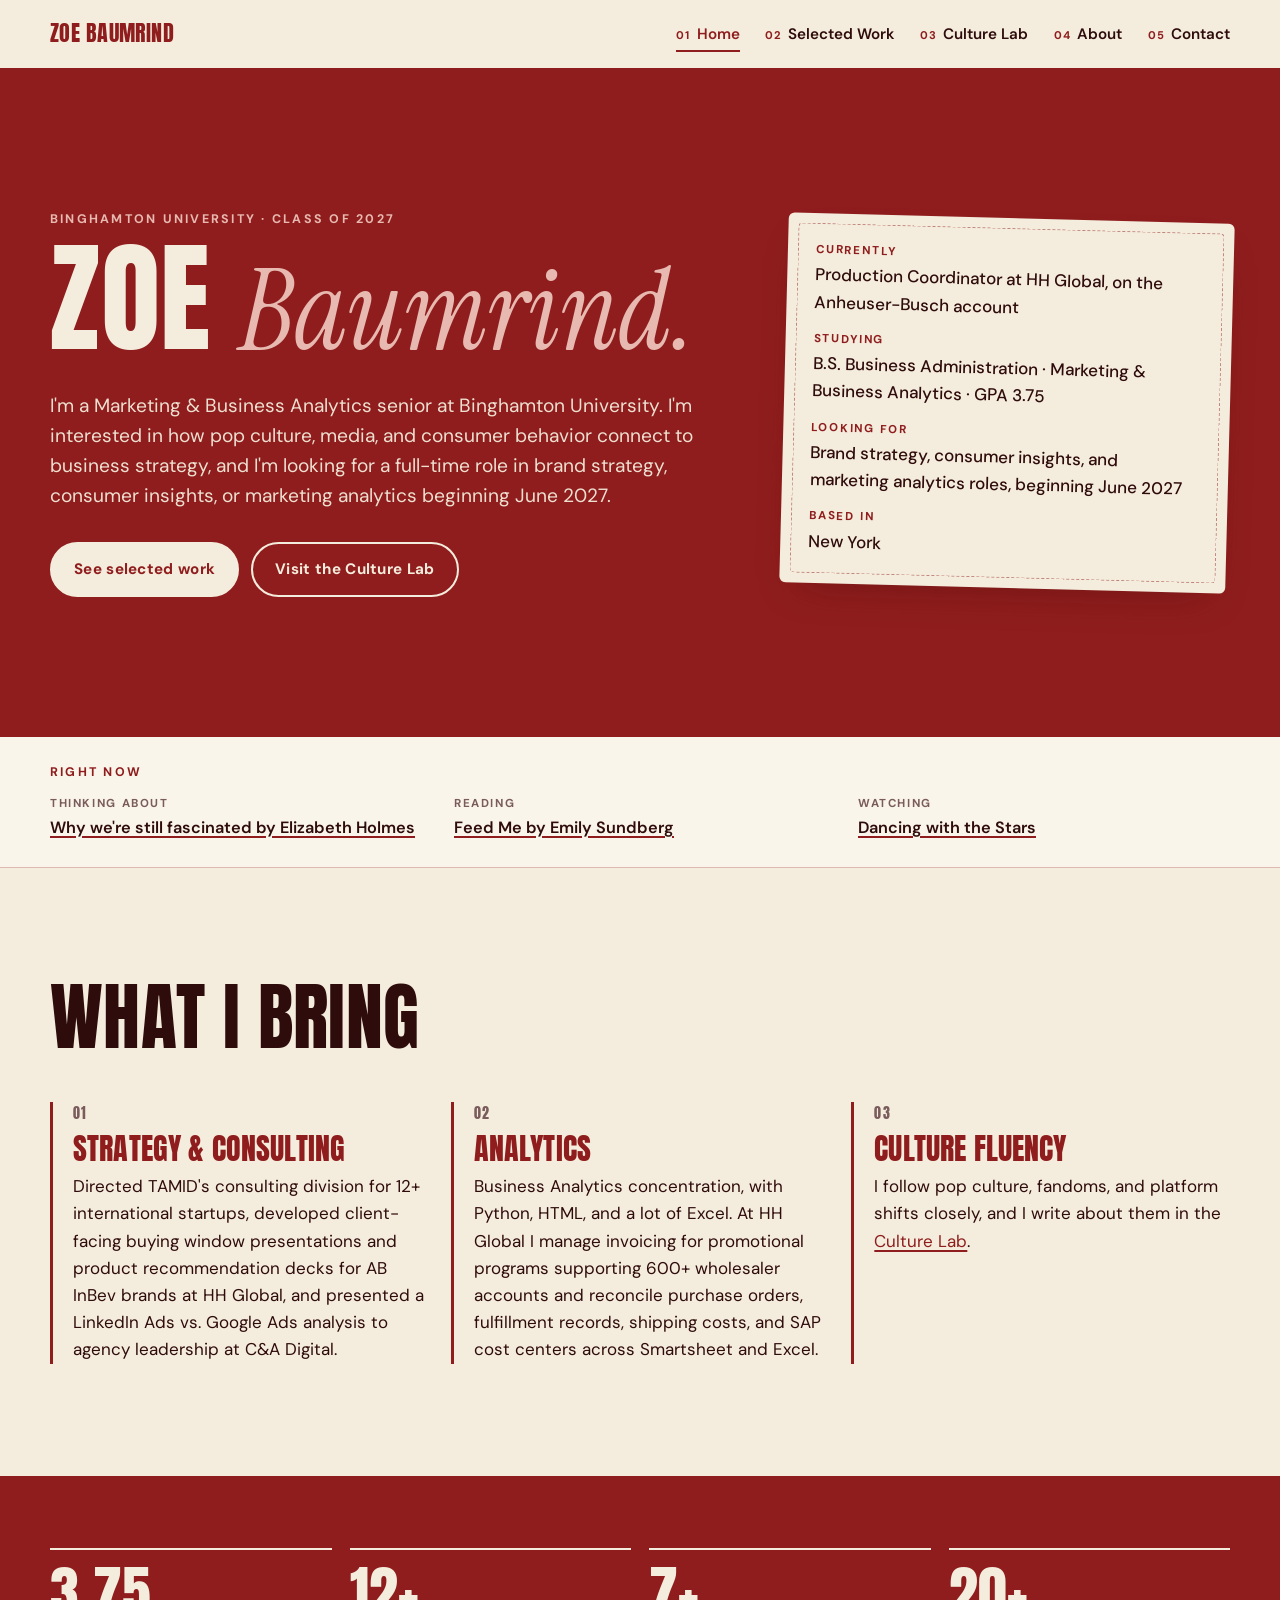
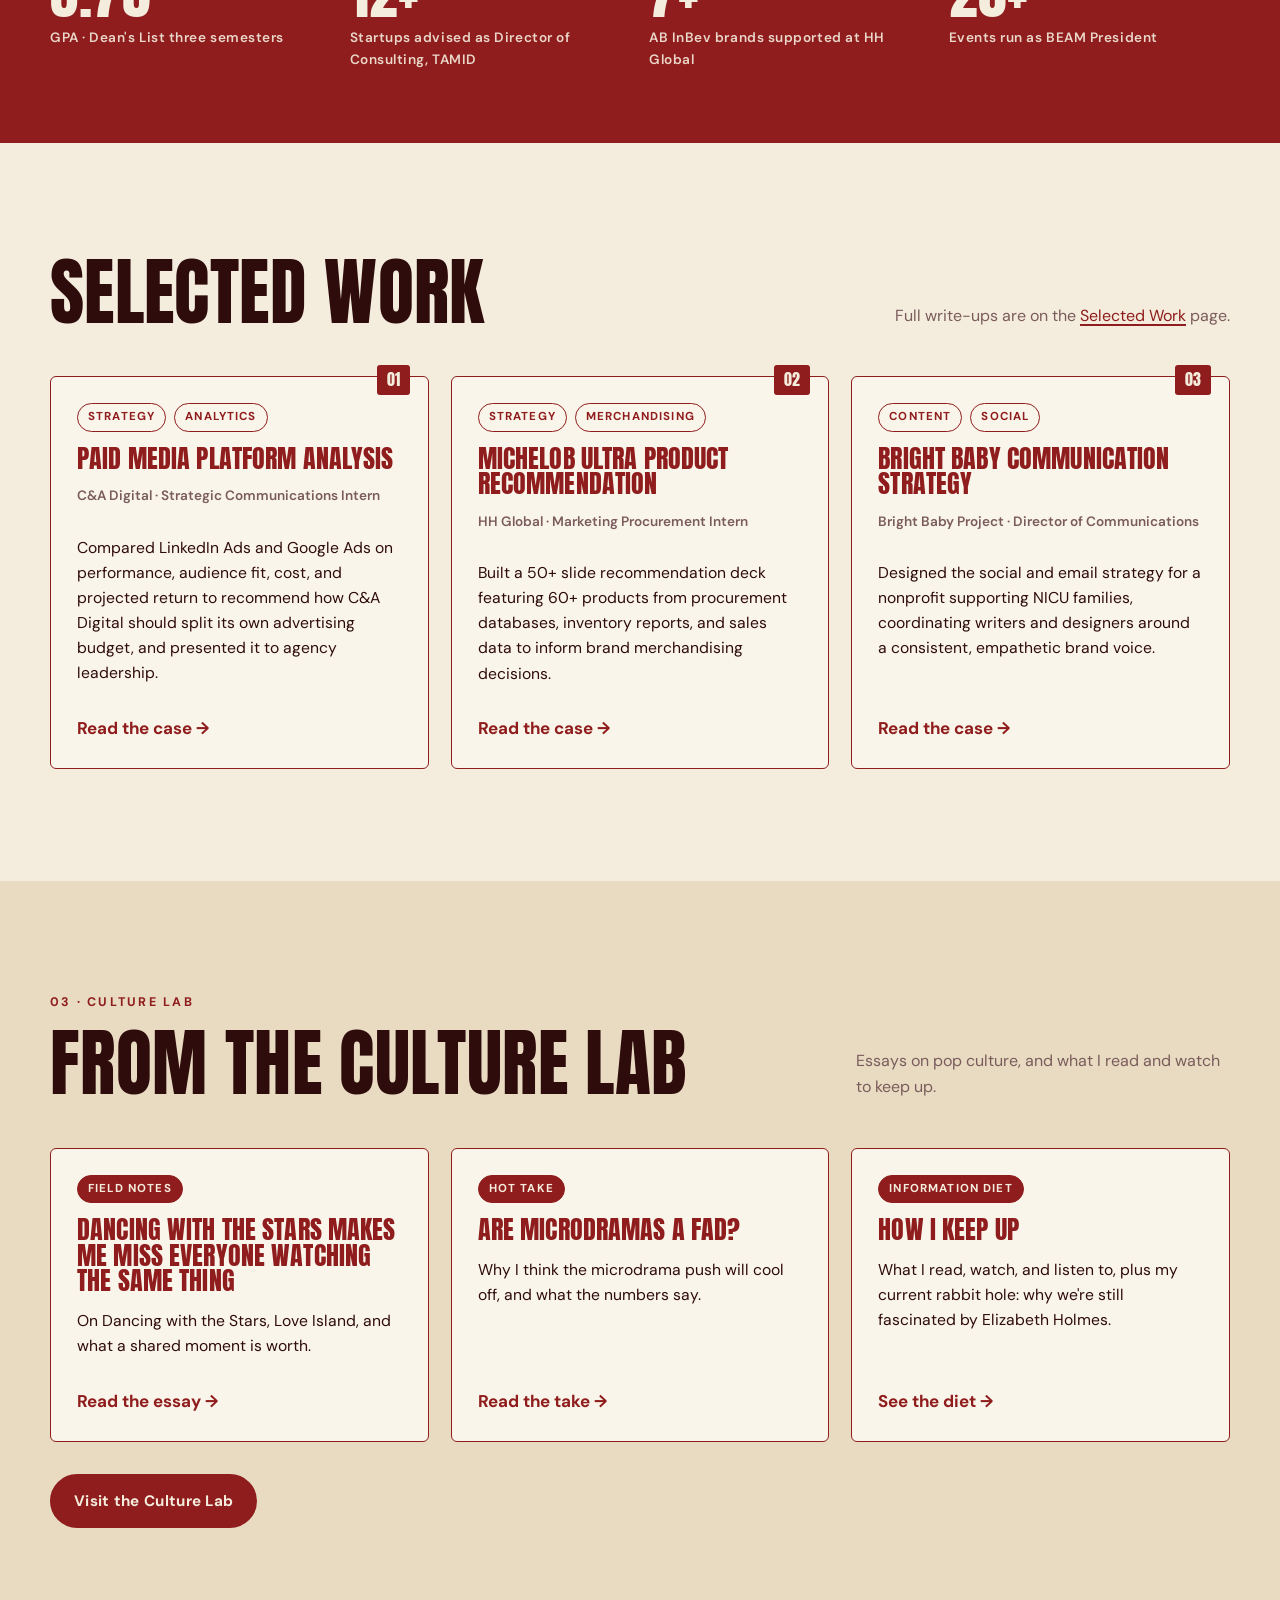
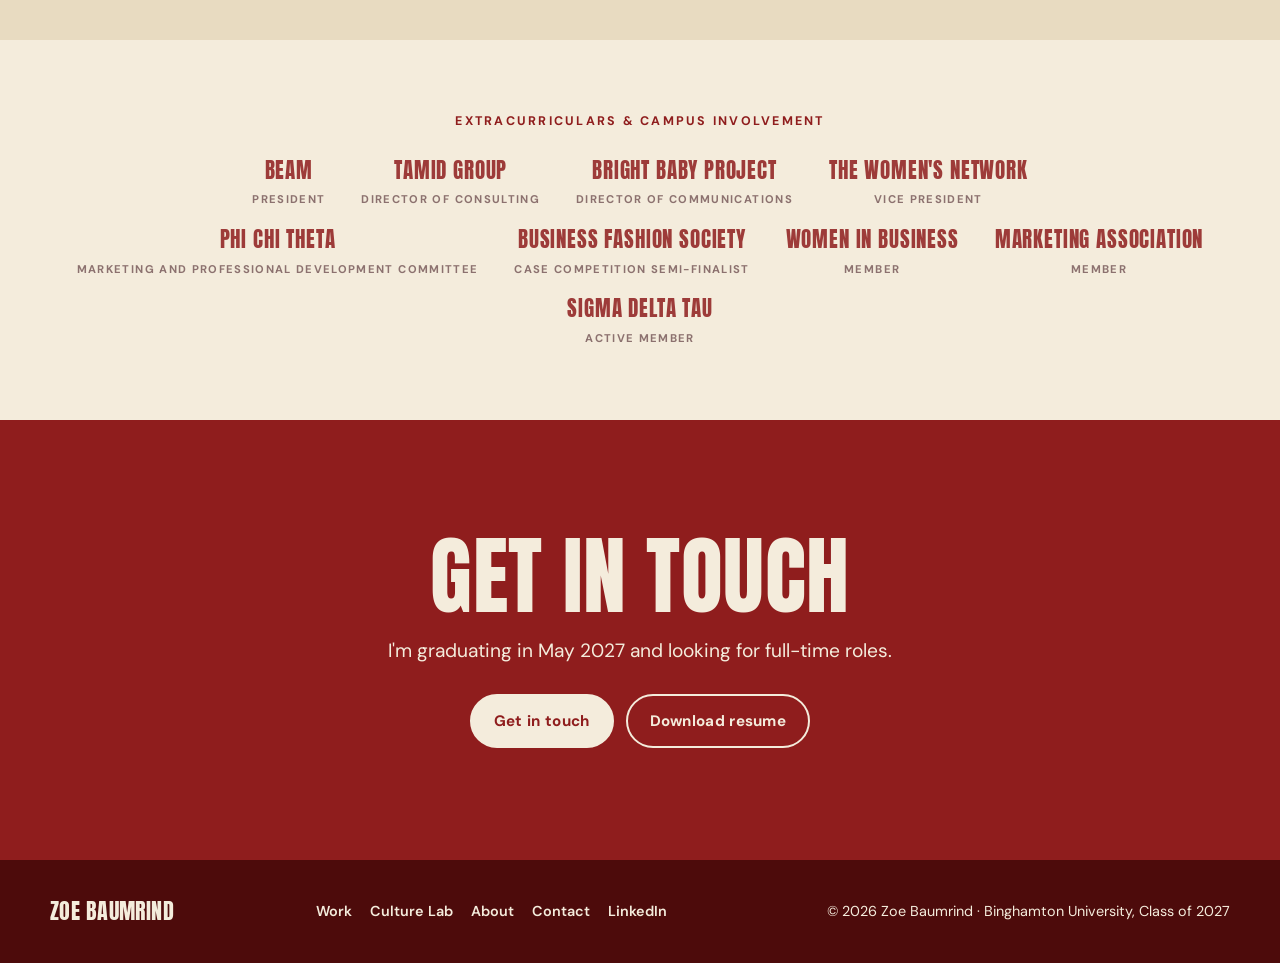
==== index.html @ e1402373 "Culture Lab: add publishing dates to essays Co-Authored-By: Claude Sonnet 5.5 <noreply@anthropic.com" ====
<!DOCTYPE html>
<html lang="en">
<head>
  <meta charset="utf-8">
  <meta name="viewport" content="width=device-width, initial-scale=1">
  <title>Zoe Baumrind — Portfolio</title>
  <meta name="description" content="Portfolio of Zoe Baumrind, a Marketing and Business Analytics senior at Binghamton University.">
  <meta property="og:title" content="Zoe Baumrind — Portfolio">
  <meta property="og:description" content="Portfolio: selected work, the Culture Lab, and resume.">
  <link rel="icon" href="data:image/svg+xml,%3Csvg xmlns='http://www.w3.org/2000/svg' viewBox='0 0 64 64'%3E%3Crect width='64' height='64' rx='8' fill='%238f1d1d'/%3E%3Ctext x='32' y='46' font-family='Impact,Arial Narrow,sans-serif' font-size='40' text-anchor='middle' fill='%23f4ecdc'%3EZ%3C/text%3E%3C/svg%3E">
  <link rel="preconnect" href="https://fonts.googleapis.com">
  <link rel="preconnect" href="https://fonts.gstatic.com" crossorigin>
  <link href="https://fonts.googleapis.com/css2?family=Anton&family=DM+Sans:wght@400;500;600;700&family=Instrument+Serif:ital@1&display=swap" rel="stylesheet">
  <link rel="stylesheet" href="assets/css/style.css?v=202611232139">
</head>
<body>

<header class="site-header">
  <div class="wrap">
    <a class="brand" href="index.html">Zoe Baumrind</a>
    <button class="nav-toggle" aria-expanded="false" aria-controls="site-nav">Menu</button>
    <nav class="site-nav" id="site-nav" aria-label="Primary">
      <ul>
        <li><a href="index.html"><span class="num">01</span> Home</a></li>
        <li><a href="work.html"><span class="num">02</span> Selected Work</a></li>
        <li><a href="culture-lab.html"><span class="num">03</span> Culture Lab</a></li>
        <li><a href="about.html"><span class="num">04</span> About</a></li>
        <li><a href="contact.html"><span class="num">05</span> Contact</a></li>
      </ul>
    </nav>
  </div>
</header>

<main>

  <!-- ============================ HERO ============================ -->
  <section class="hero on-red">
    <div class="wrap">
      <div>
        <p class="eyebrow">Binghamton University · Class of 2027</p>
        <h1 class="display">Zoe <span class="accent">Baumrind.</span></h1>
        <p class="lede">I'm a Marketing &amp; Business Analytics senior at Binghamton University. I'm interested in how pop culture, media, and consumer behavior connect to business strategy, and I'm looking for a full-time role in brand strategy, consumer insights, or marketing analytics beginning June 2027.</p>
        <div class="cta-row">
          <a class="btn" href="work.html">See selected work</a>
          <a class="btn ghost" href="culture-lab.html">Visit the Culture Lab</a>
        </div>
      </div>
      <aside class="hero-card" aria-label="At a glance">
        <dl>
          <div><dt>Currently</dt><dd>Production Coordinator at HH Global, on the Anheuser-Busch account</dd></div>
          <div><dt>Studying</dt><dd>B.S. Business Administration · Marketing &amp; Business Analytics · GPA 3.75</dd></div>
          <div><dt>Looking for</dt><dd>Brand strategy, consumer insights, and marketing analytics roles, beginning June 2027</dd></div>
          <div><dt>Based in</dt><dd>New York</dd></div>
        </dl>
      </aside>
    </div>
  </section>

  <!-- ============================ RIGHT NOW ============================ -->
  <section class="now" aria-label="Right now">
    <div class="wrap">
      <p class="eyebrow">Right now</p>
      <ul class="now-list">
        <li><span>Thinking about</span><a href="culture-lab.html#on-rotation">Why we're still fascinated by Elizabeth Holmes</a></li>
        <li><span>Reading</span><a href="culture-lab.html#on-rotation">Feed Me by Emily Sundberg</a></li>
        <li><span>Watching</span><a href="culture-lab.html#field-notes">Dancing with the Stars</a></li>
      </ul>
    </div>
  </section>

  <!-- ============================ WHAT I BRING ============================ -->
  <section class="section">
    <div class="wrap">
      <div class="section-head">
        <h2 class="display">What I bring</h2>
        
      </div>
      <div class="grid cols-3">
        <div class="pillar">
          <span class="num">01</span>
          <h3 class="display">Strategy &amp; consulting</h3>
          <p>Directed TAMID's consulting division for 12+ international startups, developed client-facing buying window presentations and product recommendation decks for AB InBev brands at HH Global, and presented a LinkedIn Ads vs. Google Ads analysis to agency leadership at C&amp;A Digital.</p>
        </div>
        <div class="pillar">
          <span class="num">02</span>
          <h3 class="display">Analytics</h3>
          <p>Business Analytics concentration, with Python, HTML, and a lot of Excel. At HH Global I manage invoicing for promotional programs supporting 600+ wholesaler accounts and reconcile purchase orders, fulfillment records, shipping costs, and SAP cost centers across Smartsheet and Excel.</p>
        </div>
        <div class="pillar">
          <span class="num">03</span>
          <h3 class="display">Culture fluency</h3>
          <p>I follow pop culture, fandoms, and platform shifts closely, and I write about them in the <a href="culture-lab.html">Culture Lab</a>.</p>
        </div>
      </div>
    </div>
  </section>

  <!-- ============================ STATS ============================ -->
  <section class="section tight on-red">
    <div class="wrap">
      <div class="stats">
        <div class="stat"><div class="n display">3.75</div><div class="l">GPA · Dean's List three semesters</div></div>
        <div class="stat"><div class="n display">12+</div><div class="l">Startups advised as Director of Consulting, TAMID</div></div>
        <div class="stat"><div class="n display">7+</div><div class="l">AB InBev brands supported at HH Global</div></div>
        <div class="stat"><div class="n display">20+</div><div class="l">Events run as BEAM President</div></div>
      </div>
    </div>
  </section>

  <!-- ============================ SELECTED WORK PREVIEW ============================ -->
  <section class="section">
    <div class="wrap">
      <div class="section-head">
        <h2 class="display">Selected work</h2>
        <p class="side">Full write-ups are on the <a href="work.html">Selected Work</a> page.</p>
      </div>
      <div class="grid cols-3">
        <article class="card">
          <span class="index">01</span>
          <div class="tags"><span class="tag">Strategy</span><span class="tag">Analytics</span></div>
          <h3 class="display">Paid media platform analysis</h3>
          <p class="meta">C&amp;A Digital · Strategic Communications Intern</p>
          <p>Compared LinkedIn Ads and Google Ads on performance, audience fit, cost, and projected return to recommend how C&amp;A Digital should split its own advertising budget, and presented it to agency leadership.</p>
          <a class="more" href="work.html#paid-media">Read the case</a>
        </article>
        <article class="card">
          <span class="index">02</span>
          <div class="tags"><span class="tag">Strategy</span><span class="tag">Merchandising</span></div>
          <h3 class="display">Michelob Ultra product recommendation</h3>
          <p class="meta">HH Global · Marketing Procurement Intern</p>
          <p>Built a 50+ slide recommendation deck featuring 60+ products from procurement databases, inventory reports, and sales data to inform brand merchandising decisions.</p>
          <a class="more" href="work.html#michelob">Read the case</a>
        </article>
        <article class="card">
          <span class="index">03</span>
          <div class="tags"><span class="tag">Content</span><span class="tag">Social</span></div>
          <h3 class="display">Bright Baby communication strategy</h3>
          <p class="meta">Bright Baby Project · Director of Communications</p>
          <p>Designed the social and email strategy for a nonprofit supporting NICU families, coordinating writers and designers around a consistent, empathetic brand voice.</p>
          <a class="more" href="work.html#bright-baby">Read the case</a>
        </article>
      </div>
    </div>
  </section>

  <!-- ============================ CULTURE LAB TEASER ============================ -->
  <section class="section on-cream-dark">
    <div class="wrap">
      <div class="section-head">
        <div>
          <p class="eyebrow">03 · Culture Lab</p>
          <h2 class="display">From the Culture Lab</h2>
        </div>
        <p class="side">Essays on pop culture, and what I read and watch to keep up.</p>
      </div>
      <div class="grid cols-3">
        <article class="card">
          <div class="tags"><span class="tag solid">Field notes</span></div>
          <h3 class="display">Dancing with the Stars makes me miss everyone watching the same thing</h3>
          <p>On Dancing with the Stars, Love Island, and what a shared moment is worth.</p>
          <a class="more" href="culture-lab.html#field-notes">Read the essay</a>
        </article>
<article class="card">
          <div class="tags"><span class="tag solid">Hot take</span></div>
          <h3 class="display">Are microdramas a fad?</h3>
          <p>Why I think the microdrama push will cool off, and what the numbers say.</p>
          <a class="more" href="culture-lab.html#hot-take">Read the take</a>
        </article>
        <article class="card">
          <div class="tags"><span class="tag solid">Information diet</span></div>
          <h3 class="display">How I keep up</h3>
          <p>What I read, watch, and listen to, plus my current rabbit hole: why we're still fascinated by Elizabeth Holmes.</p>
          <a class="more" href="culture-lab.html#on-rotation">See the diet</a>
        </article>
      </div>
      <div class="cta-row" style="margin-top: 32px;">
        <a class="btn" href="culture-lab.html">Visit the Culture Lab</a>
      </div>
    </div>
  </section>

  <!-- ============================ LOGO ROW ============================ -->
  <section class="section tight">
    <div class="wrap">
      <p class="eyebrow" style="text-align:center; margin-bottom: 22px;">Extracurriculars &amp; campus involvement</p>
      <div class="logo-row">
        <span>BEAM<small>President</small></span>
        <span>TAMID Group<small>Director of Consulting</small></span>
        <span>Bright Baby Project<small>Director of Communications</small></span>
        <span>The Women's Network<small>Vice President</small></span>
        <span>Phi Chi Theta<small>Marketing and Professional Development Committee</small></span>
        <span>Business Fashion Society<small>Case competition semi-finalist</small></span>
        <span>Women in Business<small>Member</small></span>
        <span>Marketing Association<small>Member</small></span>
        <span>Sigma Delta Tau<small>Active member</small></span>
      </div>
    </div>
  </section>

  <!-- ============================ CTA ============================ -->
  <section class="section on-red">
    <div class="wrap" style="text-align:center;">
      <h2 class="display" style="font-size: clamp(2.6rem, 7vw, 5.4rem);">Get in touch</h2>
      <p class="lede" style="margin: 18px auto 28px;">I'm graduating in May 2027 and looking for full-time roles.</p>
      <div class="cta-row" style="justify-content:center;">
        <a class="btn" href="contact.html">Get in touch</a>
        <a class="btn ghost" href="assets/docs/Zoe_Baumrind_Resume.pdf" download>Download resume</a>
      </div>
    </div>
  </section>

</main>

<footer class="site-footer">
  <div class="wrap">
    <a class="brand" href="index.html">Zoe Baumrind</a>
    <nav aria-label="Footer">
      <a href="work.html">Work</a><a href="culture-lab.html">Culture Lab</a><a href="about.html">About</a><a href="contact.html">Contact</a><a href="https://www.linkedin.com/in/zoebaumrind/" target="_blank" rel="noopener">LinkedIn</a>
    </nav>
    <p>© <span data-year>2026</span> Zoe Baumrind · Binghamton University, Class of 2027</p>
  </div>
</footer>

<script src="assets/js/main.js?v=202611030520"></script>
</body>
</html>
---- assets/css/style.css ----
/* ==========================================================================
   Zoe Baumrind — Portfolio stylesheet
   Palette carried over from the 2025 Canva creative portfolio:
   oxblood red, warm cream, maroon type. Condensed uppercase display type,
   stitched borders and rotated "sticker" tags keep the collage feeling.
   ========================================================================== */

:root {
  --red: #8f1d1d;
  --red-dark: #6b1010;
  --red-ink: #4d0b0b;
  --cream: #f4ecdc;
  --cream-dark: #e8dbc1;
  --cream-light: #faf5ea;
  --ink: #2f0c0c;
  --muted: #7a5c5c;
  --blush: #e7b9b0;
  --line: rgba(143, 29, 29, 0.28);

  --font-display: "Anton", "Impact", "Arial Narrow", sans-serif;
  --font-body: "DM Sans", system-ui, -apple-system, "Segoe UI", sans-serif;
  --font-accent: "Instrument Serif", Georgia, serif;

  --max: 1180px;
  --gutter: clamp(16px, 4vw, 48px);
  --radius: 6px;
  --shadow: 0 18px 40px -24px rgba(77, 11, 11, 0.55);
}

*, *::before, *::after { box-sizing: border-box; }

html { scroll-behavior: smooth; -webkit-text-size-adjust: 100%; }

body {
  margin: 0;
  font-family: var(--font-body);
  font-size: 17px;
  line-height: 1.6;
  color: var(--ink);
  background: var(--cream);
  overflow-x: hidden;
}

img, svg { max-width: 100%; display: block; }

a { color: var(--red); text-decoration-thickness: 1.5px; text-underline-offset: 3px; }
a:hover { color: var(--red-dark); }

h1, h2, h3, h4 { margin: 0; line-height: 1; }

.display {
  font-family: var(--font-display);
  text-transform: uppercase;
  letter-spacing: 0.005em;
  font-weight: 400;
}

.accent {
  font-family: var(--font-accent);
  font-style: italic;
  font-weight: 400;
  text-transform: none;
  letter-spacing: 0;
}

.eyebrow {
  font-family: var(--font-body);
  font-size: 0.78rem;
  font-weight: 700;
  letter-spacing: 0.18em;
  text-transform: uppercase;
  color: var(--red);
}

.on-red .eyebrow { color: var(--blush); }

p { margin: 0 0 1em; }
p:last-child { margin-bottom: 0; }

.lede { font-size: 1.2rem; line-height: 1.55; max-width: 62ch; }

.wrap { width: min(var(--max), 100% - 2 * var(--gutter)); margin-inline: auto; }

.visually-hidden {
  position: absolute !important; width: 1px; height: 1px; overflow: hidden;
  clip: rect(0 0 0 0); white-space: nowrap; border: 0; padding: 0; margin: -1px;
}

/* --------------------------------------------------------------------------
   Stitched border (the running stitch from the Canva deck)
   -------------------------------------------------------------------------- */
.stitch {
  height: 10px;
  background-image: repeating-linear-gradient(90deg, currentColor 0 12px, transparent 12px 20px);
  background-size: 20px 2px;
  background-repeat: repeat-x;
  background-position: 0 4px;
  color: var(--red);
  opacity: 0.85;
}
.stitch.on-red { color: var(--cream); }

/* --------------------------------------------------------------------------
   Header / navigation
   -------------------------------------------------------------------------- */
.site-header {
  position: sticky; top: 0; z-index: 50;
  background: var(--cream);
  border-bottom: 2px solid var(--red);
}
.site-header .wrap {
  display: flex; align-items: center; justify-content: space-between;
  gap: 24px; min-height: 68px;
}
.brand {
  font-family: var(--font-display);
  font-size: 1.35rem;
  text-transform: uppercase;
  letter-spacing: 0.02em;
  color: var(--red);
  text-decoration: none;
  line-height: 1;
}
.brand small {
  display: block; font-family: var(--font-body); font-size: 0.62rem;
  letter-spacing: 0.2em; font-weight: 700; color: var(--muted); margin-top: 4px;
}

.nav-toggle {
  display: none;
  background: none; border: 2px solid var(--red); border-radius: var(--radius);
  color: var(--red); font: inherit; font-weight: 700; padding: 6px 12px; cursor: pointer;
}

.site-nav ul { list-style: none; margin: 0; padding: 0; display: flex; gap: clamp(12px, 2vw, 30px); }
.site-nav a {
  display: inline-flex; align-items: baseline; gap: 6px;
  text-decoration: none; color: var(--ink);
  font-weight: 600; font-size: 0.95rem; padding: 8px 0; position: relative;
}
.site-nav a .num { font-size: 0.7rem; font-weight: 700; letter-spacing: 0.1em; color: var(--red); }
.site-nav a::after {
  content: ""; position: absolute; left: 0; right: 0; bottom: 2px; height: 2px;
  background: var(--red); transform: scaleX(0); transform-origin: left; transition: transform 0.2s ease;
}
.site-nav a:hover::after, .site-nav a[aria-current="page"]::after { transform: scaleX(1); }
.site-nav a[aria-current="page"] { color: var(--red); }

@media (max-width: 820px) {
  .nav-toggle { display: inline-block; }
  .site-nav { display: none; width: 100%; }
  .site-nav.open { display: block; }
  .site-header .wrap { flex-wrap: wrap; padding-block: 12px; }
  .site-nav ul { flex-direction: column; gap: 4px; padding-bottom: 12px; border-top: 1px solid var(--line); padding-top: 10px; }
  .site-nav a { padding: 10px 0; font-size: 1.05rem; }
}

/* --------------------------------------------------------------------------
   Sections
   -------------------------------------------------------------------------- */
.section { padding-block: clamp(56px, 9vw, 112px); }
.section.tight { padding-block: clamp(36px, 6vw, 72px); }
.on-red { background: var(--red); color: var(--cream); }
.on-red a { color: var(--cream); }
.on-red a:hover { color: #fff; }
.on-cream-dark { background: var(--cream-dark); }

.section-head {
  display: grid; grid-template-columns: 1fr auto; align-items: end; gap: 20px 40px;
  margin-bottom: clamp(28px, 4vw, 48px);
}
.section-head h2 { font-size: clamp(2.4rem, 6vw, 4.6rem); }
.section-head .side { max-width: 34ch; color: var(--muted); font-size: 1rem; }
.on-red .section-head .side { color: var(--blush); }
@media (max-width: 720px) { .section-head { grid-template-columns: 1fr; } }

/* --------------------------------------------------------------------------
   Hero
   -------------------------------------------------------------------------- */
.hero {
  position: relative; overflow: hidden;
  padding-block: clamp(64px, 11vw, 140px);
}
.hero .wrap { display: grid; grid-template-columns: minmax(0, 1.5fr) minmax(0, 1fr); gap: clamp(28px, 5vw, 64px); align-items: center; }
.hero h1 {
  font-size: clamp(3.2rem, 9.5vw, 8.2rem);
  line-height: 0.92;
  color: var(--cream);
}
.hero h1 .accent { color: var(--blush); font-size: 0.92em; }
.hero .lede { margin-top: 28px; color: var(--cream); opacity: 0.94; }
.hero .cta-row { margin-top: 32px; }

.hero-card {
  background: var(--cream);
  color: var(--ink);
  border-radius: var(--radius);
  padding: 28px;
  box-shadow: var(--shadow);
  transform: rotate(1.5deg);
  position: relative;
}
.hero-card::before {
  content: ""; position: absolute; inset: 10px; border: 1.5px dashed var(--red); border-radius: 4px; opacity: 0.5; pointer-events: none;
}
.hero-card dl { margin: 0; display: grid; gap: 14px; }
.hero-card dt { font-size: 0.72rem; font-weight: 700; letter-spacing: 0.16em; text-transform: uppercase; color: var(--red); }
.hero-card dd { margin: 2px 0 0; font-weight: 500; }

.hero-photo {
  aspect-ratio: 4 / 5; border-radius: var(--radius); overflow: hidden;
  background: var(--cream-dark); box-shadow: var(--shadow); transform: rotate(-1.5deg);
  display: grid; place-items: center; text-align: center; color: var(--red);
  border: 6px solid var(--cream);
}
.hero-photo img { width: 100%; height: 100%; object-fit: cover; }
.hero-photo .placeholder { padding: 24px; font-size: 0.9rem; font-weight: 600; }
.hero-photo .placeholder .display { font-size: 4rem; line-height: 1; display: block; margin-bottom: 8px; }

@media (max-width: 860px) {
  .hero .wrap { grid-template-columns: 1fr; }
  .hero-card, .hero-photo { transform: none; }
}

/* --------------------------------------------------------------------------
   Buttons, tags, stickers
   -------------------------------------------------------------------------- */
.cta-row { display: flex; flex-wrap: wrap; gap: 12px; }
.btn {
  display: inline-flex; align-items: center; gap: 10px;
  padding: 13px 22px; border-radius: 999px;
  font-weight: 700; font-size: 0.95rem; letter-spacing: 0.02em;
  text-decoration: none; border: 2px solid var(--red);
  background: var(--red); color: var(--cream);
  transition: transform 0.15s ease, background 0.15s ease, color 0.15s ease;
  cursor: pointer; font-family: inherit;
}
.btn:hover { transform: translateY(-2px); background: var(--red-dark); color: #fff; }
.btn.ghost { background: transparent; color: var(--red); }
.btn.ghost:hover { background: var(--red); color: var(--cream); }
.on-red .btn { background: var(--cream); color: var(--red); border-color: var(--cream); }
.on-red .btn:hover { background: #fff; color: var(--red-dark); }
.on-red .btn.ghost { background: transparent; color: var(--cream); }
.on-red .btn.ghost:hover { background: var(--cream); color: var(--red); }

.tag {
  display: inline-block; padding: 4px 10px; border-radius: 999px;
  font-size: 0.72rem; font-weight: 700; letter-spacing: 0.1em; text-transform: uppercase;
  border: 1.5px solid var(--red); color: var(--red); background: transparent;
}
.tag.solid { background: var(--red); color: var(--cream); }
.on-red .tag { border-color: var(--cream); color: var(--cream); }
.on-red .tag.solid { background: var(--cream); color: var(--red); }
.tags { display: flex; flex-wrap: wrap; gap: 8px; }

.sticker {
  display: inline-block; padding: 10px 16px;
  background: var(--cream); color: var(--red);
  font-family: var(--font-display); text-transform: uppercase; font-size: 1.05rem; letter-spacing: 0.03em;
  border-radius: 4px; box-shadow: var(--shadow);
  transform: rotate(-3deg);
}
.sticker.red { background: var(--red); color: var(--cream); }

/* --------------------------------------------------------------------------
   Marquee ticker
   -------------------------------------------------------------------------- */
.ticker {
  overflow: hidden; white-space: nowrap;
  background: var(--red-dark); color: var(--cream);
  border-block: 2px solid var(--cream);
  padding-block: 12px;
}
.ticker .track { display: inline-flex; gap: 0; animation: ticker 40s linear infinite; }
.ticker span {
  font-family: var(--font-display); text-transform: uppercase; font-size: 1.15rem; letter-spacing: 0.06em;
  padding-inline: 22px;
}
.ticker span::after { content: "✦"; margin-left: 44px; color: var(--blush); }
@keyframes ticker { from { transform: translateX(0); } to { transform: translateX(-50%); } }
@media (prefers-reduced-motion: reduce) { .ticker .track { animation: none; } }

/* --------------------------------------------------------------------------
   Cards & grids
   -------------------------------------------------------------------------- */
.grid { display: grid; gap: 22px; }
.grid.cols-3 { grid-template-columns: repeat(3, minmax(0, 1fr)); }
.grid.cols-2 { grid-template-columns: repeat(2, minmax(0, 1fr)); }
@media (max-width: 900px) { .grid.cols-3 { grid-template-columns: repeat(2, minmax(0, 1fr)); } }
@media (max-width: 600px) { .grid.cols-3, .grid.cols-2 { grid-template-columns: 1fr; } }

.card {
  background: var(--cream-light);
  border: 1.5px solid var(--red);
  border-radius: var(--radius);
  padding: 26px;
  display: flex; flex-direction: column; gap: 14px;
  position: relative;
  transition: transform 0.18s ease, box-shadow 0.18s ease;
}
.card:hover { transform: translateY(-4px); box-shadow: var(--shadow); }
.card h3 { font-size: 1.6rem; color: var(--red); }
.card .meta { font-size: 0.85rem; color: var(--muted); font-weight: 600; }
.card p { font-size: 0.98rem; }
.card .more { margin-top: auto; font-weight: 700; text-decoration: none; }
.card .more::after { content: " →"; }
.card .index {
  position: absolute; top: -12px; right: 18px;
  font-family: var(--font-display); font-size: 1rem; color: var(--cream);
  background: var(--red); padding: 2px 10px; border-radius: 3px;
}
.on-red .card { background: transparent; border-color: var(--cream); color: var(--cream); }
.on-red .card h3 { color: var(--cream); }
.on-red .card .meta { color: var(--blush); }
.on-red .card .index { background: var(--cream); color: var(--red); }

/* Pillars: three-up "what I bring" */
.pillar { padding: 0 0 0 20px; border-left: 3px solid var(--red); }
.pillar h3 { font-size: 1.9rem; margin-bottom: 10px; color: var(--red); }
.pillar p { color: var(--ink); }
.pillar .num { display: block; font-family: var(--font-display); font-size: 0.9rem; color: var(--muted); margin-bottom: 8px; letter-spacing: 0.1em; }

/* Stats strip */
.stats { display: grid; grid-template-columns: repeat(4, 1fr); gap: 18px; }
.stat { border-top: 2px solid currentColor; padding-top: 14px; }
.stat .n { font-family: var(--font-display); font-size: clamp(2.2rem, 5vw, 3.6rem); line-height: 1; }
.stat .l { font-size: 0.85rem; font-weight: 600; letter-spacing: 0.04em; opacity: 0.9; margin-top: 6px; }
@media (max-width: 720px) { .stats { grid-template-columns: repeat(2, 1fr); } }

/* Logo row */
.logo-row { display: flex; flex-wrap: wrap; gap: 14px 36px; align-items: center; justify-content: center; }
.logo-row span { font-family: var(--font-display); font-size: 1.3rem; text-transform: uppercase; letter-spacing: 0.04em; color: var(--red); opacity: 0.85; }

/* --------------------------------------------------------------------------
   Work page
   -------------------------------------------------------------------------- */
.filters { display: flex; flex-wrap: wrap; gap: 10px; margin-bottom: 30px; }
.filter-btn {
  border: 1.5px solid var(--red); background: transparent; color: var(--red);
  font: inherit; font-weight: 700; font-size: 0.85rem; letter-spacing: 0.06em; text-transform: uppercase;
  padding: 8px 16px; border-radius: 999px; cursor: pointer;
}
.filter-btn[aria-pressed="true"], .filter-btn:hover { background: var(--red); color: var(--cream); }

.case { display: grid; grid-template-columns: minmax(0, 1.05fr) minmax(0, 1.4fr); gap: clamp(20px, 4vw, 48px); padding-block: 40px; border-top: 1.5px solid var(--red); }
.case:last-of-type { border-bottom: 1.5px solid var(--red); }
.case.hidden { display: none; }
.case h3 { font-size: clamp(1.8rem, 3.4vw, 2.6rem); color: var(--red); margin: 8px 0 12px; }
.case .org { font-weight: 700; }
.case .when { color: var(--muted); font-size: 0.9rem; font-weight: 600; }
.case .body { display: grid; gap: 16px; }
.case .block h4 { font-size: 0.75rem; letter-spacing: 0.16em; text-transform: uppercase; color: var(--red); margin-bottom: 6px; font-family: var(--font-body); font-weight: 700; }
.case .block p, .case .block li { font-size: 0.98rem; }
.case ul { margin: 0; padding-left: 18px; }
.case .deliverable { background: var(--cream-light); border: 1.5px dashed var(--red); border-radius: var(--radius); padding: 14px 16px; font-size: 0.92rem; }
@media (max-width: 760px) { .case { grid-template-columns: 1fr; } }

.note {
  border-left: 4px solid var(--red); background: var(--cream-light);
  padding: 16px 20px; border-radius: 0 var(--radius) var(--radius) 0; font-size: 0.95rem;
}

/* --------------------------------------------------------------------------
   Culture Lab
   -------------------------------------------------------------------------- */
.lab-hero { padding-block: clamp(56px, 9vw, 120px); position: relative; overflow: hidden; }
.lab-hero h1 { font-size: clamp(3.4rem, 12vw, 10rem); line-height: 0.9; color: var(--red); }
.lab-hero .lede { margin-top: 22px; }
.lab-hero .sticker { position: absolute; right: 6%; top: 18%; }
@media (max-width: 860px) { .lab-hero .sticker { position: static; display: inline-block; margin-top: 20px; } }

.method { display: grid; grid-template-columns: repeat(3, 1fr); gap: 22px; }
.method .step { background: var(--cream); color: var(--ink); border-radius: var(--radius); padding: 24px; }
.method .step .num { font-family: var(--font-display); font-size: 2.4rem; color: var(--red); line-height: 1; }
.method .step h3 { font-size: 1.5rem; color: var(--red); margin: 8px 0 8px; }
.method .step p { font-size: 0.95rem; }
@media (max-width: 760px) { .method { grid-template-columns: 1fr; } }

.chips { display: flex; flex-wrap: wrap; gap: 8px; }
.chips span { background: var(--cream-light); color: var(--ink); border: 1px solid var(--line); border-radius: 999px; padding: 6px 12px; font-size: 0.85rem; font-weight: 600; }

.brief {
  border: 1.5px solid var(--red); border-radius: var(--radius); background: var(--cream-light);
  margin-bottom: 18px; overflow: hidden;
}
.brief summary {
  list-style: none; cursor: pointer; padding: 22px 26px;
  display: grid; grid-template-columns: auto 1fr auto; gap: 18px; align-items: center;
}
.brief summary::-webkit-details-marker { display: none; }
.brief summary .no { font-family: var(--font-display); font-size: 1.6rem; color: var(--red); }
.brief summary h3 { font-size: clamp(1.4rem, 2.6vw, 2rem); color: var(--red); }
.brief summary .sub { font-size: 0.92rem; color: var(--muted); margin-top: 4px; }
.brief summary .toggle { font-weight: 700; color: var(--red); white-space: nowrap; font-size: 0.85rem; letter-spacing: 0.08em; text-transform: uppercase; }
.brief[open] summary .toggle::after { content: " −"; }
.brief:not([open]) summary .toggle::after { content: " +"; }
.brief .content { padding: 0 26px 26px; display: grid; grid-template-columns: repeat(2, minmax(0, 1fr)); gap: 20px 32px; border-top: 1px dashed var(--line); padding-top: 22px; }
.brief .content .full { grid-column: 1 / -1; }
.brief h4 { font-family: var(--font-body); font-size: 0.75rem; letter-spacing: 0.16em; text-transform: uppercase; color: var(--red); margin-bottom: 6px; font-weight: 700; }
.brief p, .brief li { font-size: 0.97rem; }
.brief ul { margin: 0; padding-left: 18px; }
@media (max-width: 720px) {
  .brief summary { grid-template-columns: 1fr; gap: 8px; }
  .brief .content { grid-template-columns: 1fr; }
}

.radar { width: 100%; border-collapse: collapse; font-size: 0.93rem; }
.radar th, .radar td { text-align: left; padding: 12px 10px; border-bottom: 1px solid var(--line); vertical-align: top; }
.radar th { font-size: 0.72rem; letter-spacing: 0.14em; text-transform: uppercase; color: var(--red); }
.radar .stage { font-weight: 700; white-space: nowrap; }
.radar-wrap { overflow-x: auto; }

/* --------------------------------------------------------------------------
   About
   -------------------------------------------------------------------------- */
.about-intro { display: grid; grid-template-columns: minmax(0, 1fr) minmax(0, 1.4fr); gap: clamp(28px, 5vw, 64px); align-items: start; }
.about-intro h1 { font-size: clamp(3rem, 8vw, 6.4rem); line-height: 0.92; color: var(--red); }
@media (max-width: 820px) { .about-intro { grid-template-columns: 1fr; } }

.timeline { list-style: none; margin: 0; padding: 0; border-left: 2px solid var(--red); }
.timeline > li { position: relative; padding: 0 0 30px 28px; }
.timeline > li::before { content: ""; position: absolute; left: -7px; top: 8px; width: 12px; height: 12px; border-radius: 50%; background: var(--cream); border: 2px solid var(--red); }
.timeline .when { font-size: 0.8rem; font-weight: 700; letter-spacing: 0.12em; text-transform: uppercase; color: var(--red); }
.timeline h3 { font-size: 1.5rem; margin: 6px 0 2px; color: var(--ink); }
.timeline .org { font-weight: 600; color: var(--muted); margin-bottom: 8px; }
.timeline p, .timeline li li { font-size: 0.95rem; }
.timeline ul { margin: 6px 0 0; padding-left: 18px; }

.skill-groups { display: grid; grid-template-columns: repeat(3, 1fr); gap: 22px; }
.skill-groups h3 { font-size: 1.4rem; color: var(--red); margin-bottom: 10px; }
.skill-groups ul { margin: 0; padding: 0; list-style: none; display: flex; flex-wrap: wrap; gap: 8px; }
.skill-groups li { background: var(--cream-light); border: 1px solid var(--line); border-radius: 999px; padding: 6px 12px; font-size: 0.85rem; font-weight: 600; }
@media (max-width: 760px) { .skill-groups { grid-template-columns: 1fr; } }

.course-list { columns: 2; column-gap: 40px; margin: 0; padding-left: 18px; font-size: 0.95rem; }
@media (max-width: 600px) { .course-list { columns: 1; } }

.interests { display: flex; flex-wrap: wrap; gap: 14px; }
.interests .sticker { font-size: 0.95rem; transform: rotate(var(--r, -2deg)); }
.interests .sticker:nth-child(2n) { --r: 2deg; }
.interests .sticker:nth-child(3n) { --r: -1deg; }

/* --------------------------------------------------------------------------
   Contact
   -------------------------------------------------------------------------- */
.contact-hero h1 { font-size: clamp(3.2rem, 10vw, 8rem); line-height: 0.9; }
.contact-hero h1 .accent { display: block; font-size: 0.8em; color: var(--blush); }
.contact-list { list-style: none; margin: 36px 0 0; padding: 0; display: grid; gap: 14px; }
.contact-list a {
  display: flex; justify-content: space-between; align-items: center; gap: 20px;
  padding: 20px 24px; border: 2px solid var(--cream); border-radius: var(--radius);
  text-decoration: none; font-weight: 700; font-size: 1.1rem; color: var(--cream);
  transition: background 0.15s ease, color 0.15s ease;
}
.contact-list a span.l { font-size: 0.75rem; letter-spacing: 0.16em; text-transform: uppercase; opacity: 0.85; display: block; font-weight: 700; }
.contact-list a:hover { background: var(--cream); color: var(--red); }
.contact-list a::after { content: "→"; font-size: 1.4rem; }

/* --------------------------------------------------------------------------
   Footer
   -------------------------------------------------------------------------- */
.site-footer { background: var(--red-ink); color: var(--cream); padding-block: 40px; }
.site-footer .wrap { display: flex; flex-wrap: wrap; justify-content: space-between; gap: 16px 32px; align-items: center; font-size: 0.9rem; }
.site-footer a { color: var(--cream); }
.site-footer .brand { color: var(--cream); }
.site-footer nav a { margin-right: 18px; text-decoration: none; font-weight: 600; }
.site-footer nav a:hover { text-decoration: underline; }

/* Extracurriculars row: org name with a role beneath */
.logo-row span { text-align: center; }
.logo-row span small {
  display: block; font-family: var(--font-body); font-size: 0.7rem; font-weight: 700;
  letter-spacing: 0.12em; text-transform: uppercase; color: var(--muted); margin-top: 4px;
}

/* Progression ladder (used in the TAMID case) */
.ladder { list-style: none; margin: 22px 0 0; padding: 0; border-left: 2px solid var(--red); }
.ladder li { position: relative; padding: 0 0 18px 26px; display: grid; gap: 2px; }
.ladder li:last-child { padding-bottom: 0; }
.ladder li::before { content: ""; position: absolute; left: -7px; top: 6px; width: 12px; height: 12px; border-radius: 50%; background: var(--red); border: 2px solid var(--cream); }
.ladder .step { font-family: var(--font-display); font-size: 0.8rem; letter-spacing: 0.12em; color: var(--muted); }
.ladder strong { font-size: 1.02rem; color: var(--red); }
.ladder .dates { font-size: 0.78rem; font-weight: 700; letter-spacing: 0.08em; text-transform: uppercase; color: var(--muted); }
.ladder .desc { font-size: 0.9rem; color: var(--ink); }

/* Culture Lab: fan of fandom + on rotation */
.fandom { display: grid; grid-template-columns: minmax(0, 1fr) minmax(0, 1.6fr); gap: clamp(28px, 5vw, 72px); align-items: start; }
.fandom h2 { font-size: clamp(2.8rem, 7vw, 5.6rem); line-height: 0.95; }
.fandom h2 .accent { color: var(--blush); }
.fandom-text p { font-size: 1.08rem; line-height: 1.65; }
@media (max-width: 820px) { .fandom { grid-template-columns: 1fr; } }

.rotation { display: grid; grid-template-columns: repeat(4, minmax(0, 1fr)); gap: 22px; }
.rotation-col { border-top: 3px solid var(--red); padding-top: 16px; }
.rotation-col h3 { font-size: 1.7rem; color: var(--red); margin-bottom: 14px; }
.rotation-col ul { list-style: none; margin: 0; padding: 0; display: grid; gap: 14px; }
.rotation-col li { display: grid; gap: 4px; padding-bottom: 14px; border-bottom: 1px dashed var(--line); }
.rotation-col li:last-child { border-bottom: 0; }
.rotation-col li .tag { justify-self: start; font-size: 0.62rem; padding: 2px 8px; }
.rotation-col strong { font-size: 1.02rem; color: var(--ink); }
.rotation-col .why { font-size: 0.9rem; color: var(--muted); }
@media (max-width: 1000px) { .rotation { grid-template-columns: repeat(2, minmax(0, 1fr)); } }
@media (max-width: 560px) { .rotation { grid-template-columns: 1fr; } }

/* On rotation: three columns now that there are six groups; deep-dive callout */
.rotation { grid-template-columns: repeat(3, minmax(0, 1fr)); gap: 28px 22px; }
@media (max-width: 1000px) { .rotation { grid-template-columns: repeat(2, minmax(0, 1fr)); } }
@media (max-width: 560px) { .rotation { grid-template-columns: 1fr; } }
.rotation-col li { padding-bottom: 8px; gap: 2px; }
.rotation-col ul { gap: 8px; }
.deep-dive {
  margin-top: 40px; padding: 28px; border: 1.5px solid var(--red); border-radius: var(--radius);
  background: var(--cream-light); display: grid; gap: 12px; max-width: 72ch;
}
.deep-dive .sticker { justify-self: start; font-size: 0.9rem; }
.deep-dive h3 { font-size: clamp(2rem, 4vw, 3rem); color: var(--red); }
.deep-dive p { font-size: 1rem; }

/* Field notes essay */
.essay { max-width: 70ch; }
.essay h2 { font-size: clamp(2.6rem, 6.5vw, 5rem); line-height: 0.95; color: var(--red); margin: 10px 0 14px; }
.essay h2 .accent { color: var(--red-dark); }
.essay-sub { font-family: var(--font-accent); font-style: italic; font-size: 1.35rem; color: var(--muted); margin-bottom: 28px; }
.essay p { font-size: 1.08rem; line-height: 1.7; }
.pull {
  margin: 30px 0; padding: 6px 0 6px 24px; border-left: 4px solid var(--red);
  font-family: var(--font-accent); font-style: italic; font-size: 1.5rem; line-height: 1.35; color: var(--red);
}

/* Information diet */
.diet-intro { max-width: 70ch; margin-bottom: 8px; }
.diet-intro p { font-size: 1.08rem; }
.diet-grid { display: grid; grid-template-columns: repeat(3, minmax(0, 1fr)); gap: 22px; margin: 36px 0; }
.diet-col { border-top: 3px solid var(--red); padding-top: 14px; }
.diet-col h3 { font-size: 1.5rem; color: var(--red); margin-bottom: 8px; }
.diet-col p { font-size: 1rem; font-weight: 500; line-height: 1.6; }
@media (max-width: 760px) { .diet-grid { grid-template-columns: 1fr; } }

.full-list { border: 1.5px solid var(--red); border-radius: var(--radius); background: var(--cream-light); margin-bottom: 40px; }
.full-list summary {
  list-style: none; cursor: pointer; padding: 16px 22px; display: flex; justify-content: space-between; align-items: center;
  font-family: var(--font-display); text-transform: uppercase; font-size: 1.2rem; color: var(--red);
}
.full-list summary::-webkit-details-marker { display: none; }
.full-list summary .toggle { font-family: var(--font-body); font-size: 0.8rem; font-weight: 700; letter-spacing: 0.1em; }
.full-list[open] summary .toggle::before { content: "Close "; }
.full-list:not([open]) summary .toggle::before { content: "Open "; }
.full-list summary .toggle { font-size: 0; }
.full-list summary .toggle::before { font-size: 0.8rem; }
.full-list .rotation { padding: 6px 22px 24px; border-top: 1px dashed var(--line); padding-top: 22px; }

.deep-dive h4 { font-family: var(--font-body); font-size: 0.75rem; letter-spacing: 0.16em; text-transform: uppercase; color: var(--red); margin-top: 4px; }
.deep-dive ul { margin: 0; padding-left: 20px; display: grid; gap: 6px; font-size: 1rem; }
.deep-dive { max-width: 78ch; }

/* Case study image gallery */
.case-media { display: grid; grid-template-columns: repeat(2, minmax(0, 1fr)); gap: 14px; margin-top: 4px; }
.case-media figure:first-child { grid-column: 1 / -1; }
.case-media figure { margin: 0; }
.case-media a { display: block; border: 1.5px solid var(--red); border-radius: var(--radius); overflow: hidden; background: var(--cream-light); }
.case-media img { width: 100%; height: auto; display: block; transition: transform 0.2s ease; }
.case-media a:hover img { transform: scale(1.03); }
.case-media figcaption { font-size: 0.8rem; color: var(--muted); margin-top: 6px; line-height: 1.35; }
@media (max-width: 600px) { .case-media { grid-template-columns: 1fr; } }

/* How I think about what I consume */
.process { list-style: none; counter-reset: step; margin: 0; padding: 0; display: grid; grid-template-columns: repeat(2, minmax(0, 1fr)); gap: 22px 40px; max-width: 980px; }
.process li { counter-increment: step; padding-left: 52px; position: relative; }
.process li::before {
  content: counter(step); position: absolute; left: 0; top: -2px;
  font-family: var(--font-display); font-size: 2rem; line-height: 1; color: var(--blush);
}
.process h3 { font-family: var(--font-body); font-weight: 700; font-size: 1.1rem; line-height: 1.3; margin-bottom: 6px; color: var(--cream); }
.process p { font-size: 1rem; color: var(--cream); opacity: 0.92; }
.process-note { margin-top: 30px; max-width: 70ch; font-size: 1.05rem; }
@media (max-width: 720px) { .process { grid-template-columns: 1fr; } }

/* Case stats row */
.case-stats { display: grid; grid-template-columns: repeat(3, minmax(0, 1fr)); gap: 14px; margin-top: 20px; }
.case-stats > div { border-top: 2px solid var(--red); padding-top: 8px; }
.case-stats .n { display: block; font-size: 2.2rem; line-height: 1; color: var(--red); }
.case-stats .l { display: block; font-size: 0.78rem; font-weight: 600; color: var(--muted); margin-top: 4px; line-height: 1.3; }

/* Right now strip */
.now { background: var(--cream-light); border-bottom: 1.5px solid var(--line); padding-block: 26px; }
.now .eyebrow { margin-bottom: 12px; }
.now-list { list-style: none; margin: 0; padding: 0; display: grid; grid-template-columns: repeat(3, minmax(0, 1fr)); gap: 18px 32px; }
.now-list li { display: grid; gap: 2px; }
.now-list span { font-size: 0.72rem; font-weight: 700; letter-spacing: 0.14em; text-transform: uppercase; color: var(--muted); }
.now-list a { font-weight: 600; font-size: 1.02rem; color: var(--ink); text-decoration-color: var(--red); }
@media (max-width: 760px) { .now-list { grid-template-columns: 1fr; } }

/* Essay inside the rabbit-hole card */
.essay-more { margin: 18px 0 4px; background: var(--cream); }
.essay-more summary { font-size: 1rem; text-transform: none; font-family: var(--font-body); font-weight: 700; letter-spacing: 0; }
.essay-more summary em { font-family: var(--font-accent); font-size: 1.1em; }
.essay-body { padding: 8px 22px 22px; border-top: 1px dashed var(--line); padding-top: 20px; }
.essay-body p { font-size: 1rem; line-height: 1.7; margin-bottom: 1.1em; }

/* Scrapbook touches for the Culture Lab */
.scrawl { font-family: "Caveat", "Segoe Print", "Bradley Hand", cursive; font-weight: 600; font-size: 1.55rem; line-height: 1.15; color: var(--red); margin: 6px 0 0; }
.mark { background: linear-gradient(transparent 58%, rgba(231, 185, 176, 0.9) 58%); padding: 0 3px; }
.on-red .mark { background: linear-gradient(transparent 58%, rgba(231, 185, 176, 0.38) 58%); }

.invested-grid { display: grid; grid-template-columns: repeat(3, minmax(0, 1fr)); gap: 34px 28px; padding-top: 10px; }
.note-card {
  display: block; position: relative; background: var(--cream-light);
  border: 1.5px solid var(--red); border-radius: 4px; padding: 36px 22px 26px;
  text-decoration: none; color: inherit; box-shadow: var(--shadow);
  transform: rotate(var(--r, 0deg)); transition: transform 0.2s ease;
}
.note-card:hover { transform: rotate(0deg) translateY(-4px); }
.note-card h3 { font-size: 1.7rem; color: var(--red); }
.tape {
  position: absolute; top: -13px; left: 50%; width: 88px; height: 26px;
  transform: translateX(-50%) rotate(-3deg);
  background: rgba(231, 185, 176, 0.8); border: 1px dashed rgba(143, 29, 29, 0.35);
}
.deep-dive .scrawl { margin: 2px 0 6px; transform: rotate(-1deg); max-width: 34ch; }
@media (max-width: 860px) { .invested-grid { grid-template-columns: 1fr; } .note-card { transform: rotate(calc(var(--r, 0deg) / 2)); } }
@media (prefers-reduced-motion: reduce) { .note-card, .note-card:hover { transition: none; } }

/* Culture Lab hero collage and preface */
.lab-hero-grid { display: grid; grid-template-columns: minmax(0, 1.2fr) minmax(0, 1fr); gap: clamp(28px, 5vw, 64px); align-items: center; }
.preface { margin-top: 22px; max-width: 52ch; padding-left: 16px; border-left: 3px solid var(--red); font-size: 1.05rem; line-height: 1.6; }
.collage { position: relative; min-height: 420px; display: grid; place-items: center; }
.polaroid { margin: 0; width: min(300px, 78%); background: var(--cream-light); padding: 14px 14px 10px; border: 1.5px solid var(--red); box-shadow: var(--shadow); transform: rotate(3deg); position: relative; }
.polaroid img { width: 100%; height: auto; display: block; }
.polaroid figcaption { text-align: center; margin-top: 8px; font-size: 1.45rem; }
.sticker-svg { position: absolute; }
.s-play { width: 78px; top: 4%; right: 6%; transform: rotate(10deg); }
.s-bubble { width: 118px; bottom: 6%; left: 0; transform: rotate(-8deg); }
.s-star { width: 82px; bottom: 14%; right: 2%; transform: rotate(14deg); }
@media (max-width: 860px) { .lab-hero-grid { grid-template-columns: 1fr; } .collage { min-height: 380px; } }

/* Video embed */
.video { position: relative; aspect-ratio: 16 / 9; margin: 8px 0 18px; border: 1.5px solid var(--red); border-radius: var(--radius); overflow: hidden; background: #000; }
.video iframe { position: absolute; inset: 0; width: 100%; height: 100%; border: 0; }

/* Simple bar charts */
.bars { display: grid; grid-template-columns: repeat(2, minmax(0, 1fr)); gap: 26px 36px; margin: 28px 0 8px; }
.bars figure { margin: 0; }
.bars figcaption { font-size: 0.78rem; font-weight: 700; letter-spacing: 0.12em; text-transform: uppercase; color: var(--red); margin-bottom: 12px; }
.bar-row { display: grid; grid-template-columns: 110px 1fr 52px; gap: 10px; align-items: center; margin-bottom: 8px; font-size: 0.92rem; }
.bar-label { font-weight: 600; }
.bar { display: block; height: 20px; width: var(--w); background: var(--red); border-radius: 2px; }
.bar-val { font-weight: 700; text-align: right; }
.source-note { font-size: 0.85rem; color: var(--muted); margin: 6px 0 20px; }
@media (max-width: 760px) { .bars { grid-template-columns: 1fr; } .bar-row { grid-template-columns: 96px 1fr 48px; } }
@media (max-width: 860px) {
  .s-bubble { bottom: auto; top: 3%; left: 0; width: 92px; }
  .s-star { width: 62px; bottom: 12%; right: 0; }
  .s-play { width: 64px; top: 2%; right: 2%; }
}

/* Illustrated polaroid (no photo) */
.polaroid-art { aspect-ratio: 4 / 5; background: var(--red); display: grid; place-items: center; }
.polaroid-art svg { width: 38%; height: auto; }

/* Portrait photos in case galleries */
.case-media figure.portrait { max-width: 340px; grid-column: auto; }
.case-media figure.portrait:first-child { grid-column: auto; }
.case-media figcaption a { color: var(--red); }
.case-media figcaption a { display: inline; border: 0; border-radius: 0; background: none; overflow: visible; text-decoration: underline; }
.case-media figure.square { max-width: 420px; grid-column: auto; }
.case-media figure.square:first-child { grid-column: auto; }

/* Essay publishing dates */
.pub-date { font-size: 0.8rem; font-weight: 700; letter-spacing: 0.1em; text-transform: uppercase; color: var(--muted); margin: 0 0 22px; }
.essay h2 + .pub-date { margin-top: -4px; }
.essay-body .pub-date { margin-bottom: 18px; }
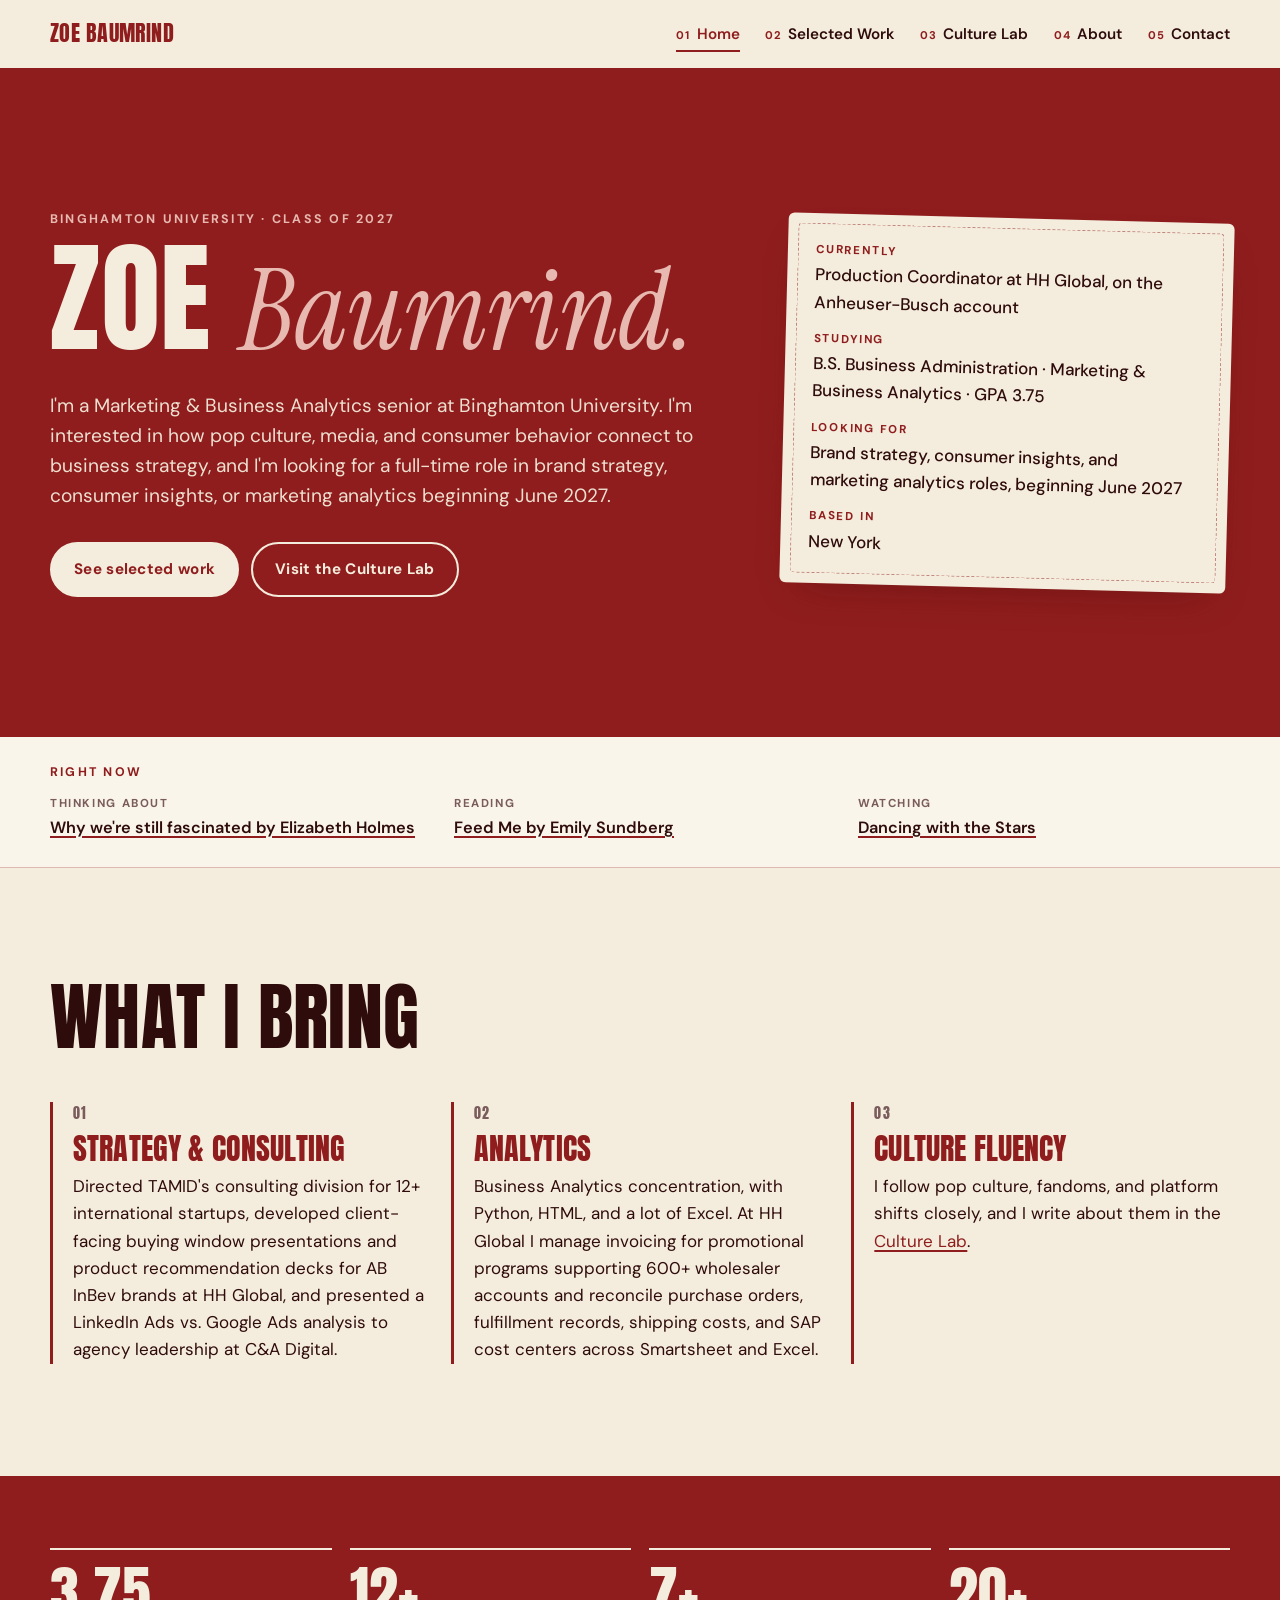
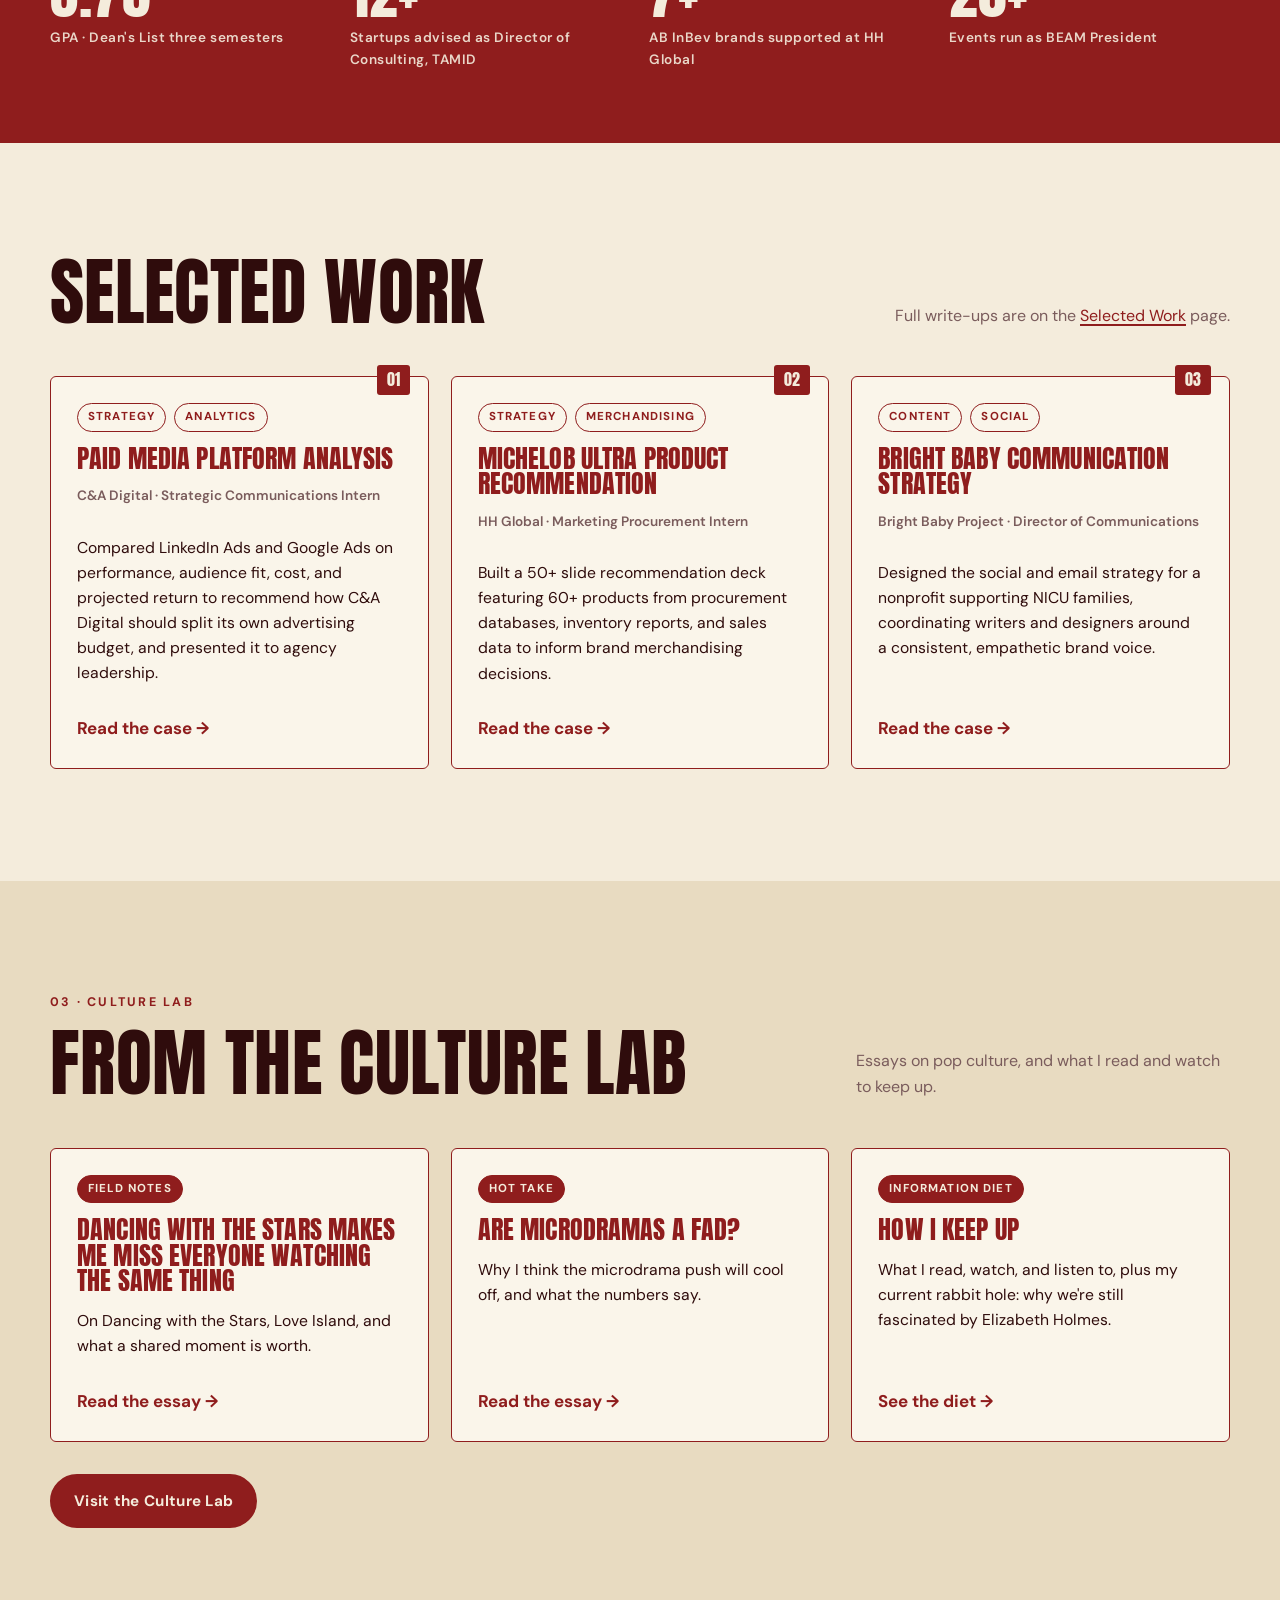
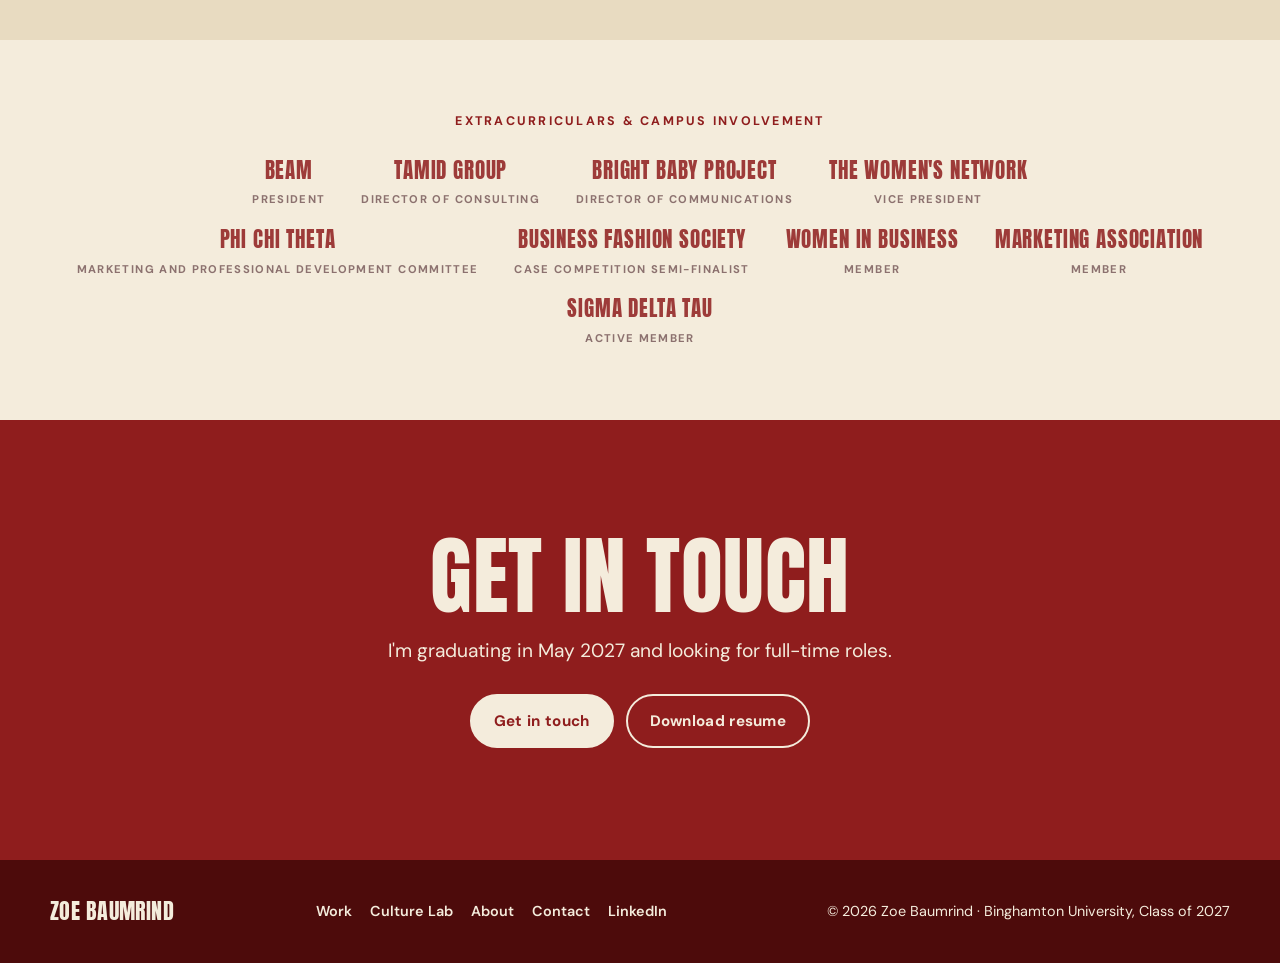
==== commit ed34a270: "Culture Lab: merge the three essays into one consistent Essays section Co-Authored-By: Claude Sonnet" ====
--- a/index.html
+++ b/index.html
@@ -11,7 +11,7 @@
   <link rel="preconnect" href="https://fonts.googleapis.com">
   <link rel="preconnect" href="https://fonts.gstatic.com" crossorigin>
   <link href="https://fonts.googleapis.com/css2?family=Anton&family=DM+Sans:wght@400;500;600;700&family=Instrument+Serif:ital@1&display=swap" rel="stylesheet">
-  <link rel="stylesheet" href="assets/css/style.css?v=202611232139">
+  <link rel="stylesheet" href="assets/css/style.css?v=202611232140">
 </head>
 <body>
 
@@ -61,9 +61,9 @@
     <div class="wrap">
       <p class="eyebrow">Right now</p>
       <ul class="now-list">
-        <li><span>Thinking about</span><a href="culture-lab.html#on-rotation">Why we're still fascinated by Elizabeth Holmes</a></li>
+        <li><span>Thinking about</span><a href="culture-lab.html#essay-holmes">Why we're still fascinated by Elizabeth Holmes</a></li>
         <li><span>Reading</span><a href="culture-lab.html#on-rotation">Feed Me by Emily Sundberg</a></li>
-        <li><span>Watching</span><a href="culture-lab.html#field-notes">Dancing with the Stars</a></li>
+        <li><span>Watching</span><a href="culture-lab.html#essay-dwts">Dancing with the Stars</a></li>
       </ul>
     </div>
   </section>
@@ -158,13 +158,13 @@
           <div class="tags"><span class="tag solid">Field notes</span></div>
           <h3 class="display">Dancing with the Stars makes me miss everyone watching the same thing</h3>
           <p>On Dancing with the Stars, Love Island, and what a shared moment is worth.</p>
-          <a class="more" href="culture-lab.html#field-notes">Read the essay</a>
+          <a class="more" href="culture-lab.html#essay-dwts">Read the essay</a>
         </article>
 <article class="card">
           <div class="tags"><span class="tag solid">Hot take</span></div>
           <h3 class="display">Are microdramas a fad?</h3>
           <p>Why I think the microdrama push will cool off, and what the numbers say.</p>
-          <a class="more" href="culture-lab.html#hot-take">Read the take</a>
+          <a class="more" href="culture-lab.html#essay-micro">Read the essay</a>
         </article>
         <article class="card">
           <div class="tags"><span class="tag solid">Information diet</span></div>
--- a/assets/css/style.css
+++ b/assets/css/style.css
@@ -669,3 +669,14 @@
 .pub-date { font-size: 0.8rem; font-weight: 700; letter-spacing: 0.1em; text-transform: uppercase; color: var(--muted); margin: 0 0 22px; }
 .essay h2 + .pub-date { margin-top: -4px; }
 .essay-body .pub-date { margin-bottom: 18px; }
+
+/* Unified Essays section */
+.essay-entry { padding: 34px 0 30px; border-top: 1.5px solid var(--red); max-width: 78ch; }
+.essay-entry:last-child { border-bottom: 1.5px solid var(--red); }
+.essay-entry h3 { font-size: clamp(1.8rem, 3.8vw, 2.9rem); line-height: 1.02; color: var(--red); margin-bottom: 10px; }
+.essay-entry h3 em { font-family: var(--font-accent); font-size: 1.05em; text-transform: none; }
+.essay-entry > p { font-size: 1.05rem; line-height: 1.6; }
+.essay-entry .pub-date { margin: 0 0 14px; }
+.essay-entry ul { margin: 4px 0 4px; padding-left: 20px; display: grid; gap: 6px; font-size: 1rem; }
+.mini-label { font-size: 0.75rem !important; font-weight: 700; letter-spacing: 0.16em; text-transform: uppercase; color: var(--red); margin: 18px 0 6px; }
+.essay-entry .bars { margin-top: 20px; }
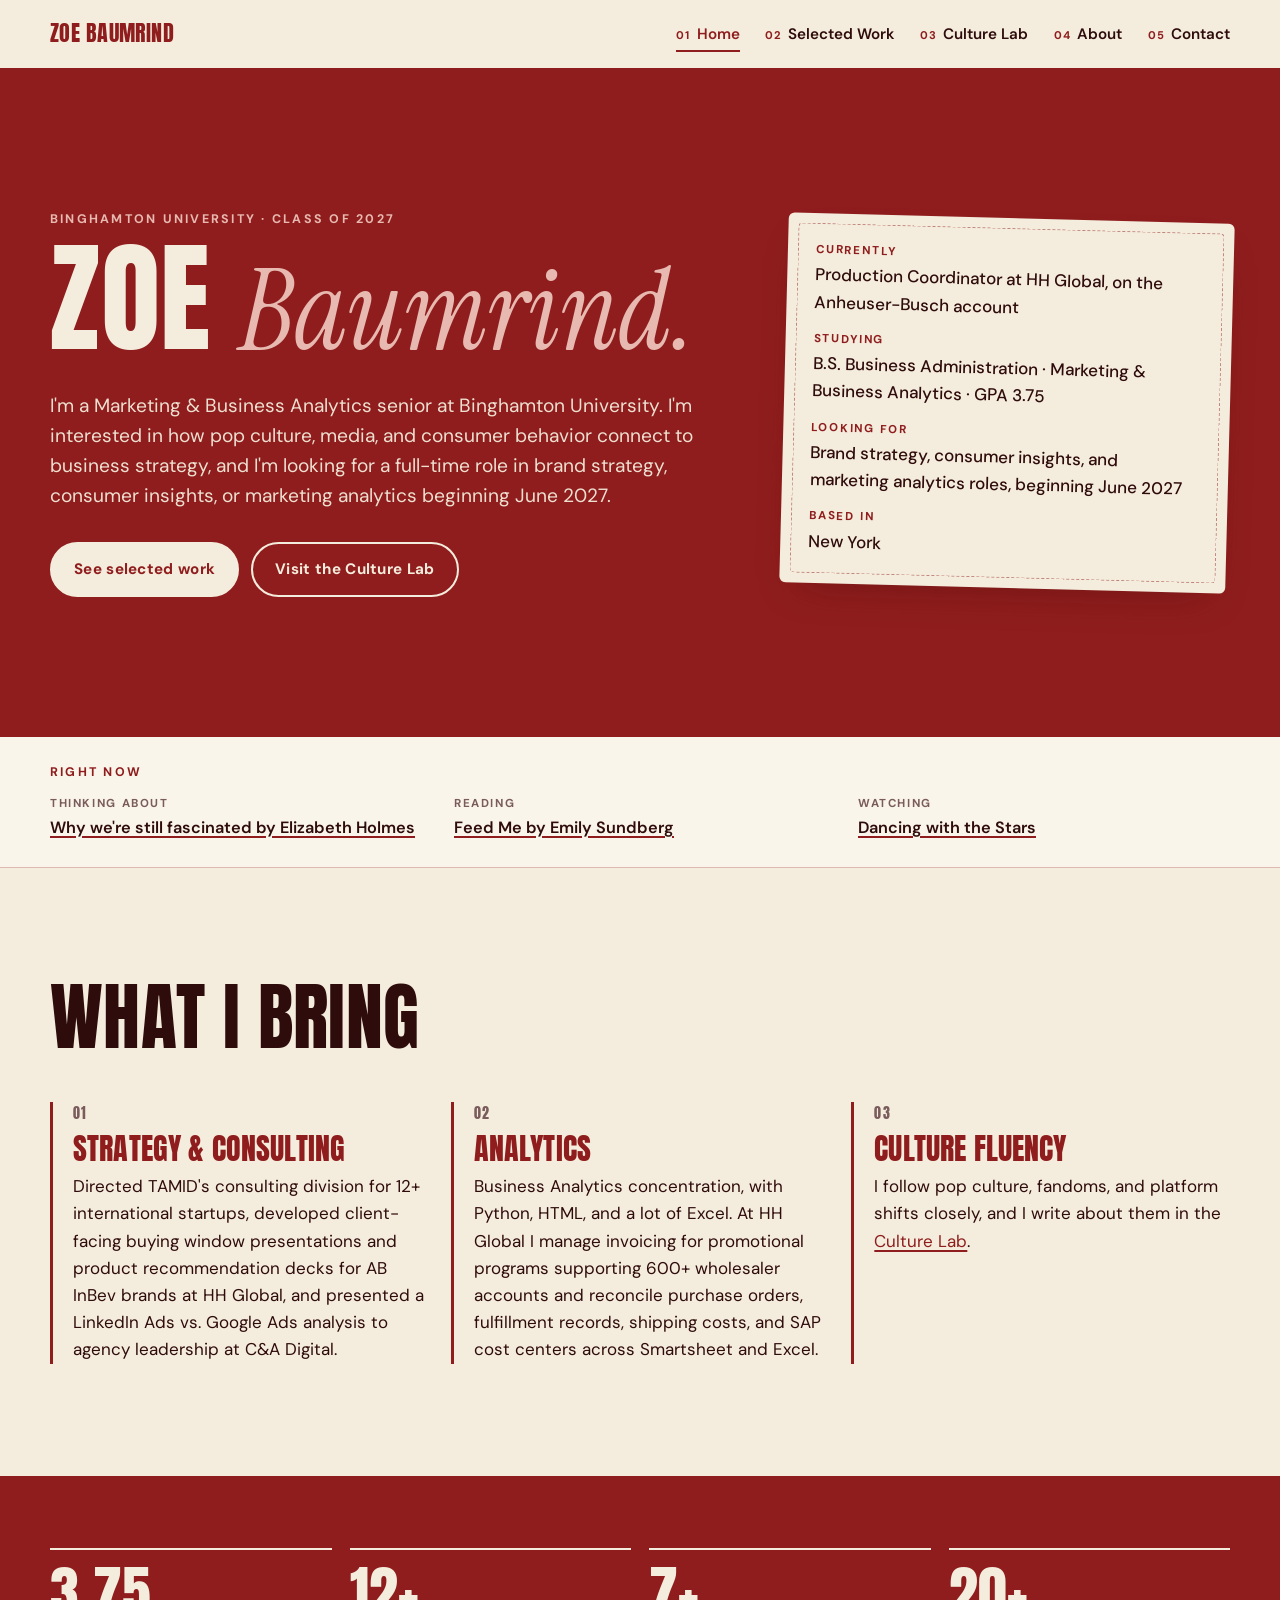
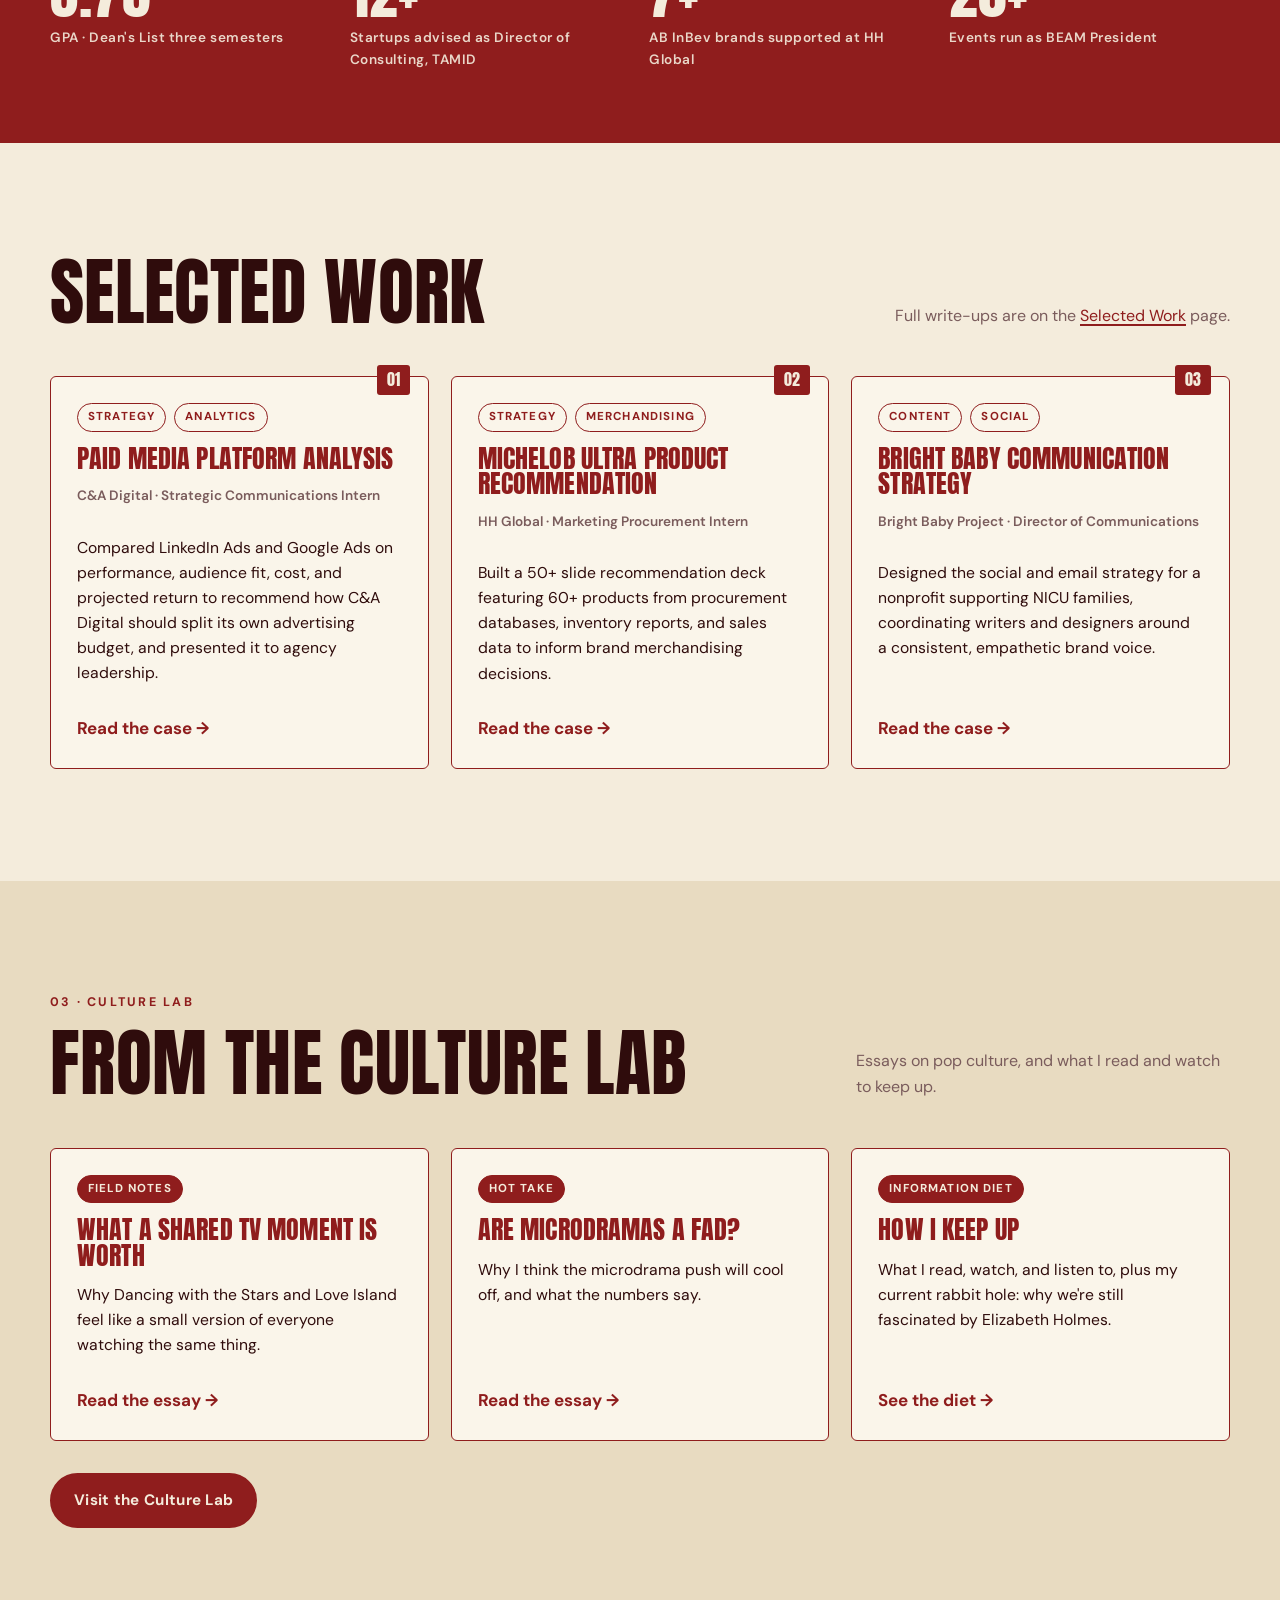
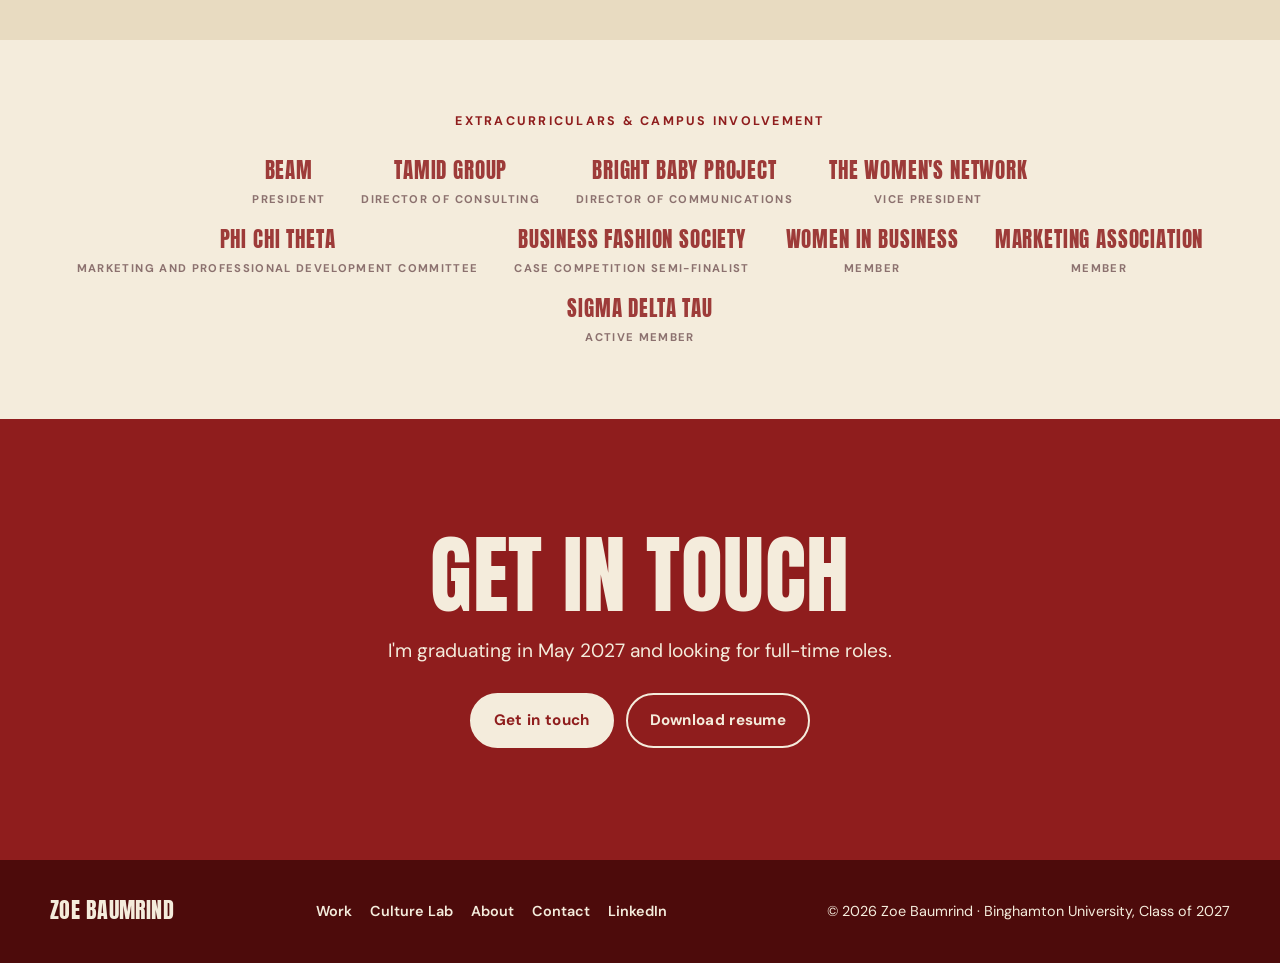
==== commit 26455766: "DWTS essay: new title and summary Co-Authored-By: Claude Sonnet 5.5 <noreply@anthropic.com> Claude-S" ====
--- a/index.html
+++ b/index.html
@@ -11,7 +11,7 @@
   <link rel="preconnect" href="https://fonts.googleapis.com">
   <link rel="preconnect" href="https://fonts.gstatic.com" crossorigin>
   <link href="https://fonts.googleapis.com/css2?family=Anton&family=DM+Sans:wght@400;500;600;700&family=Instrument+Serif:ital@1&display=swap" rel="stylesheet">
-  <link rel="stylesheet" href="assets/css/style.css?v=202611232140">
+  <link rel="stylesheet" href="assets/css/style.css?v=202611232330">
 </head>
 <body>
 
@@ -156,8 +156,8 @@
       <div class="grid cols-3">
         <article class="card">
           <div class="tags"><span class="tag solid">Field notes</span></div>
-          <h3 class="display">Dancing with the Stars makes me miss everyone watching the same thing</h3>
-          <p>On Dancing with the Stars, Love Island, and what a shared moment is worth.</p>
+          <h3 class="display">What a shared TV moment is worth</h3>
+          <p>Why Dancing with the Stars and Love Island feel like a small version of everyone watching the same thing.</p>
           <a class="more" href="culture-lab.html#essay-dwts">Read the essay</a>
         </article>
 <article class="card">
--- a/assets/css/style.css
+++ b/assets/css/style.css
@@ -1,4 +1,4 @@
-/* ==========================================================================
+/* ===================================================================
    Zoe Baumrind — Portfolio stylesheet
    Palette carried over from the 2025 Canva creative portfolio:
    oxblood red, warm cream, maroon type. Condensed uppercase display type,
@@ -657,6 +657,12 @@
 .polaroid-art { aspect-ratio: 4 / 5; background: var(--red); display: grid; place-items: center; }
 .polaroid-art svg { width: 38%; height: auto; }
 
+/* Pageview chart in the Holmes essay */
+.chart { margin: 8px 0 22px; padding: 14px 14px 10px; background: var(--cream-light); border: 1.5px solid var(--red); border-radius: var(--radius); }
+.chart-title { font-family: var(--font-display); text-transform: uppercase; letter-spacing: .04em; color: var(--red); font-size: 1.05rem; margin-bottom: 6px; }
+.chart svg { display: block; width: 100%; height: auto; font-family: var(--font-body); }
+.essay-body .chart-note { margin: 6px 0 0 !important; font-size: .8rem !important; line-height: 1.4 !important; color: var(--muted); }
+
 /* Portrait photos in case galleries */
 .case-media figure.portrait { max-width: 340px; grid-column: auto; }
 .case-media figure.portrait:first-child { grid-column: auto; }
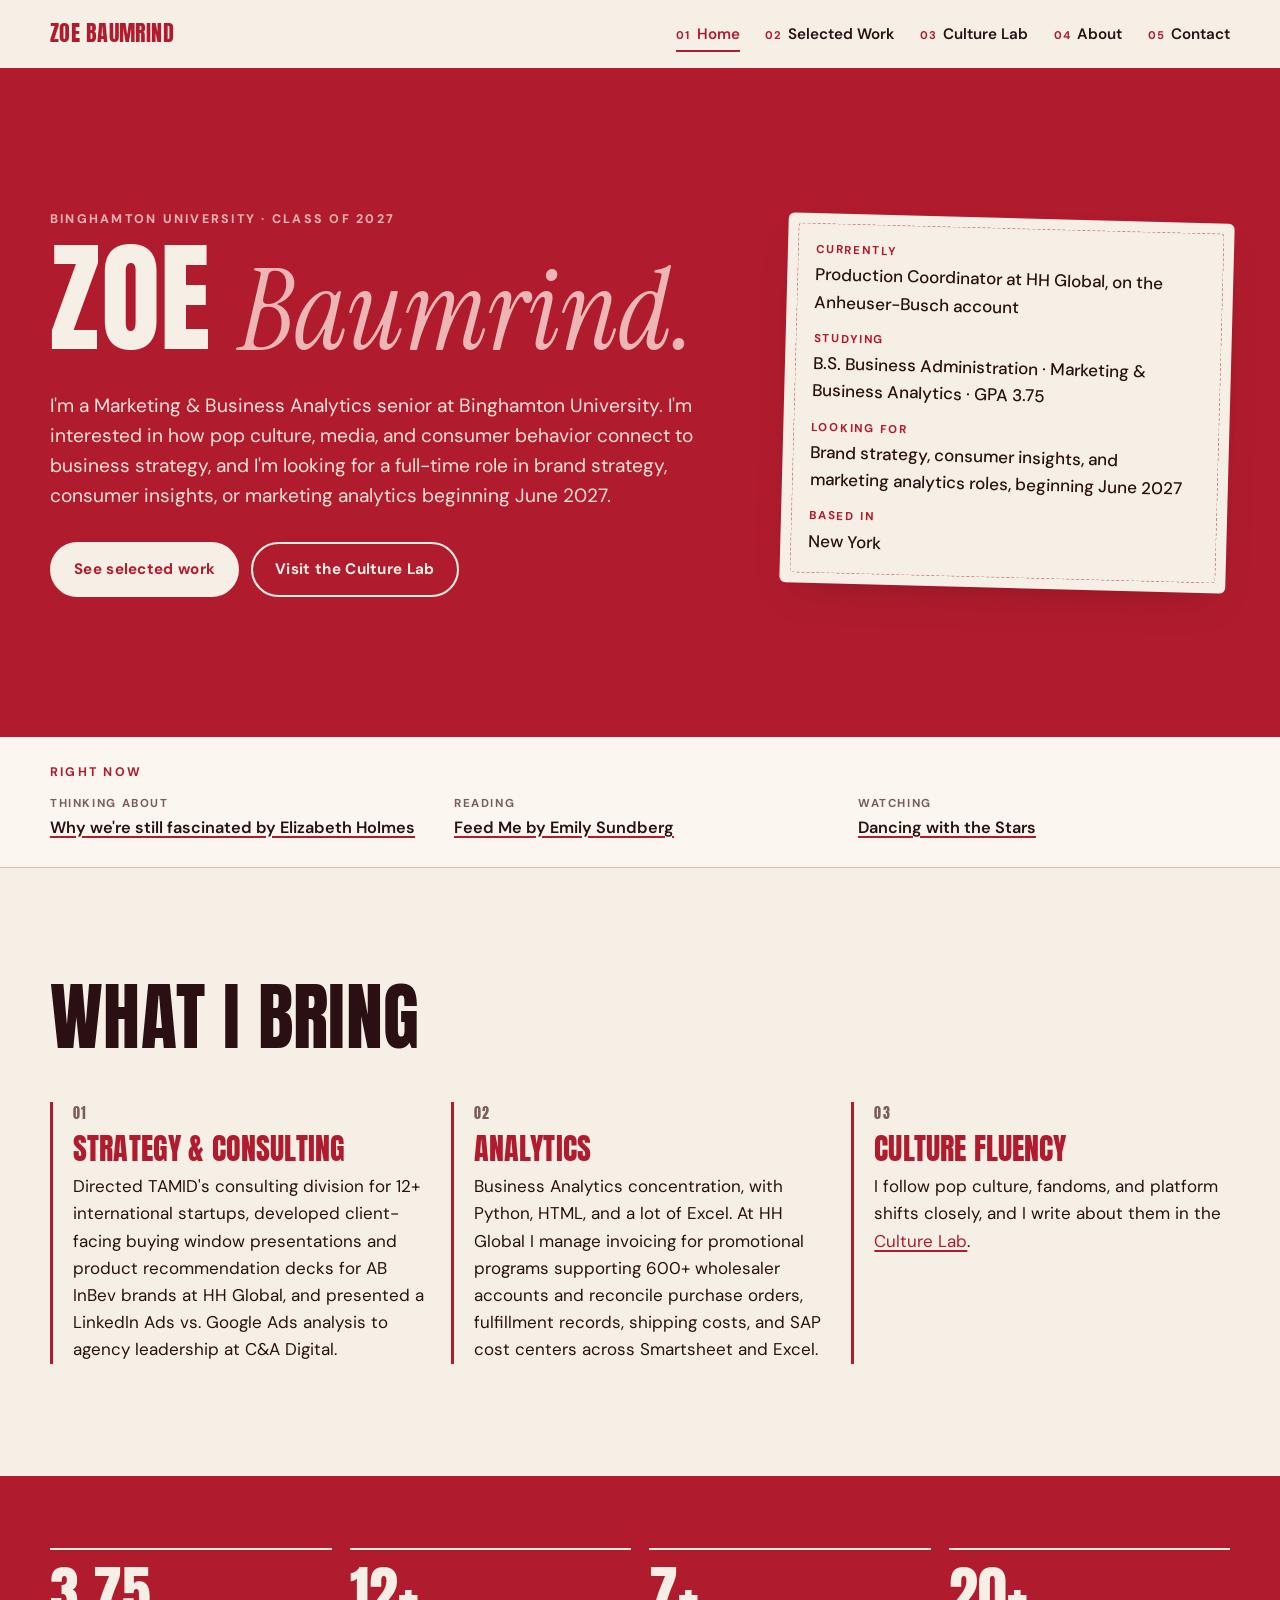
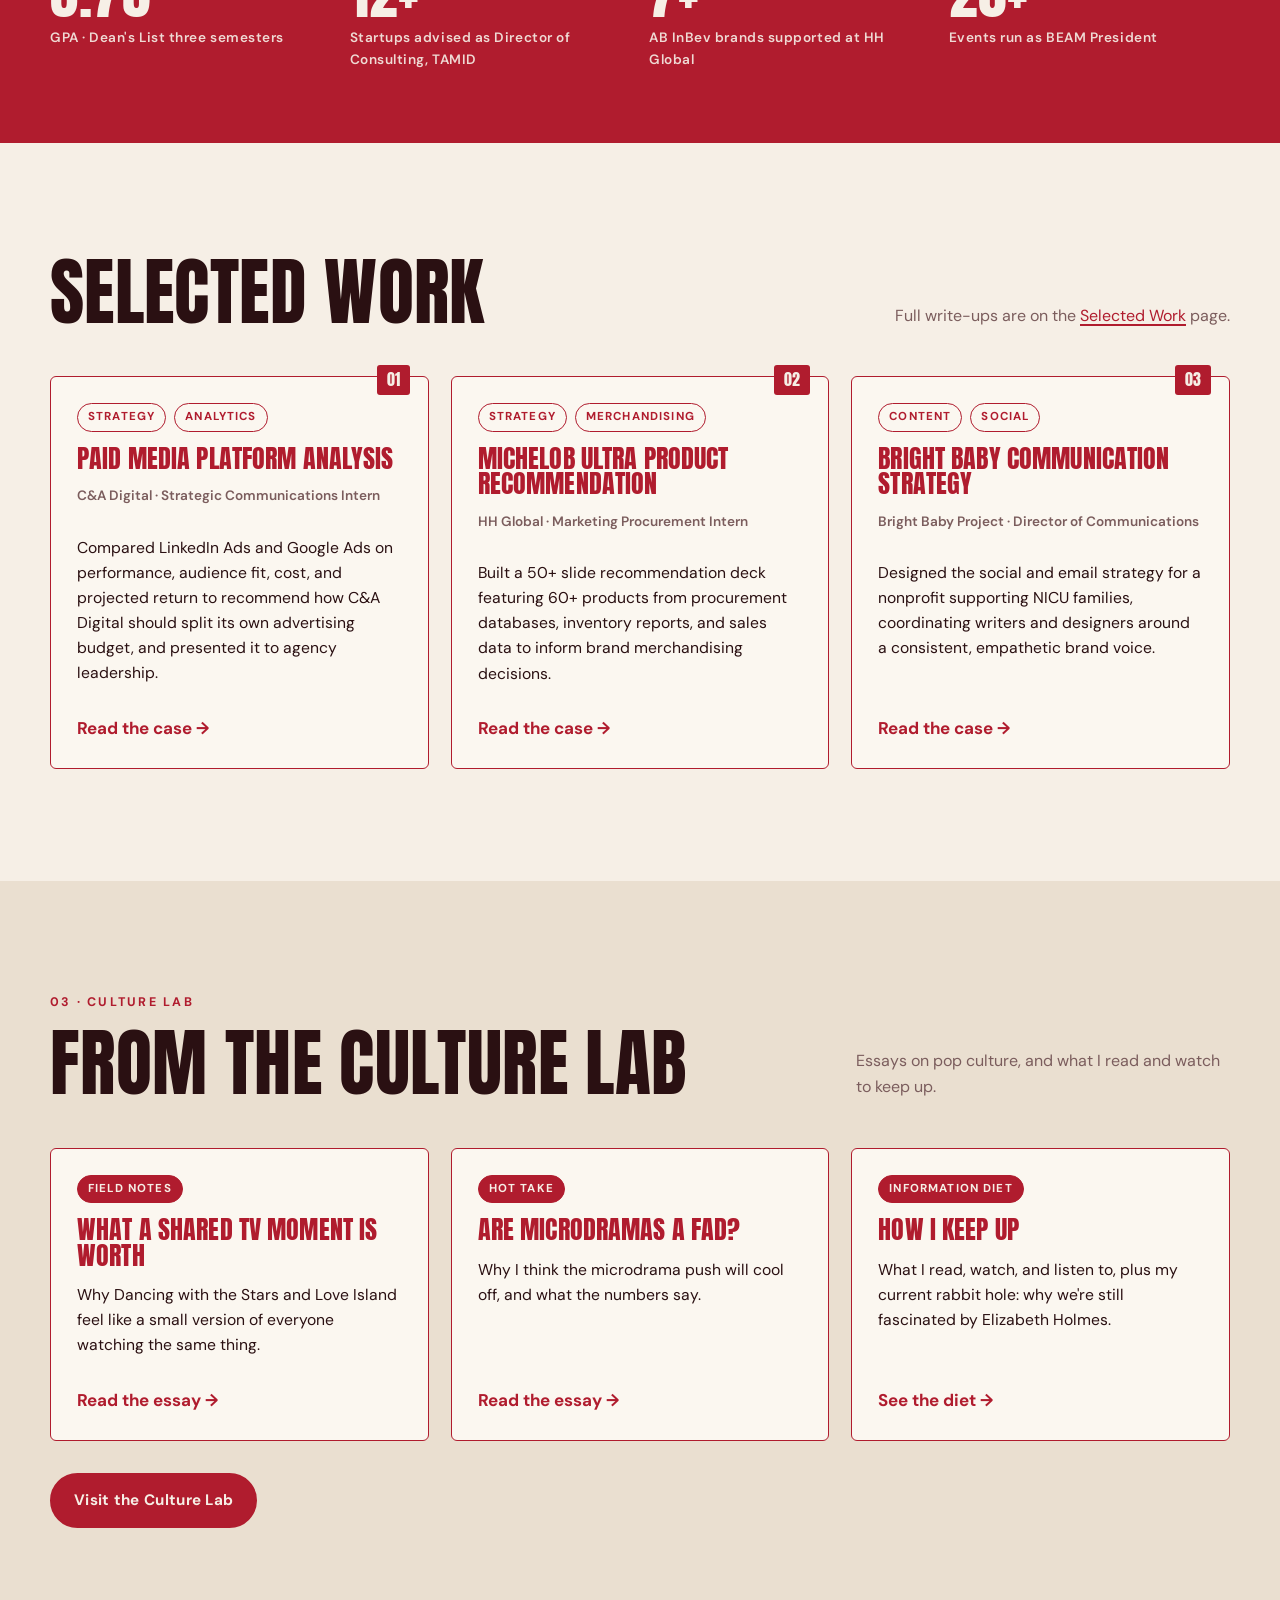
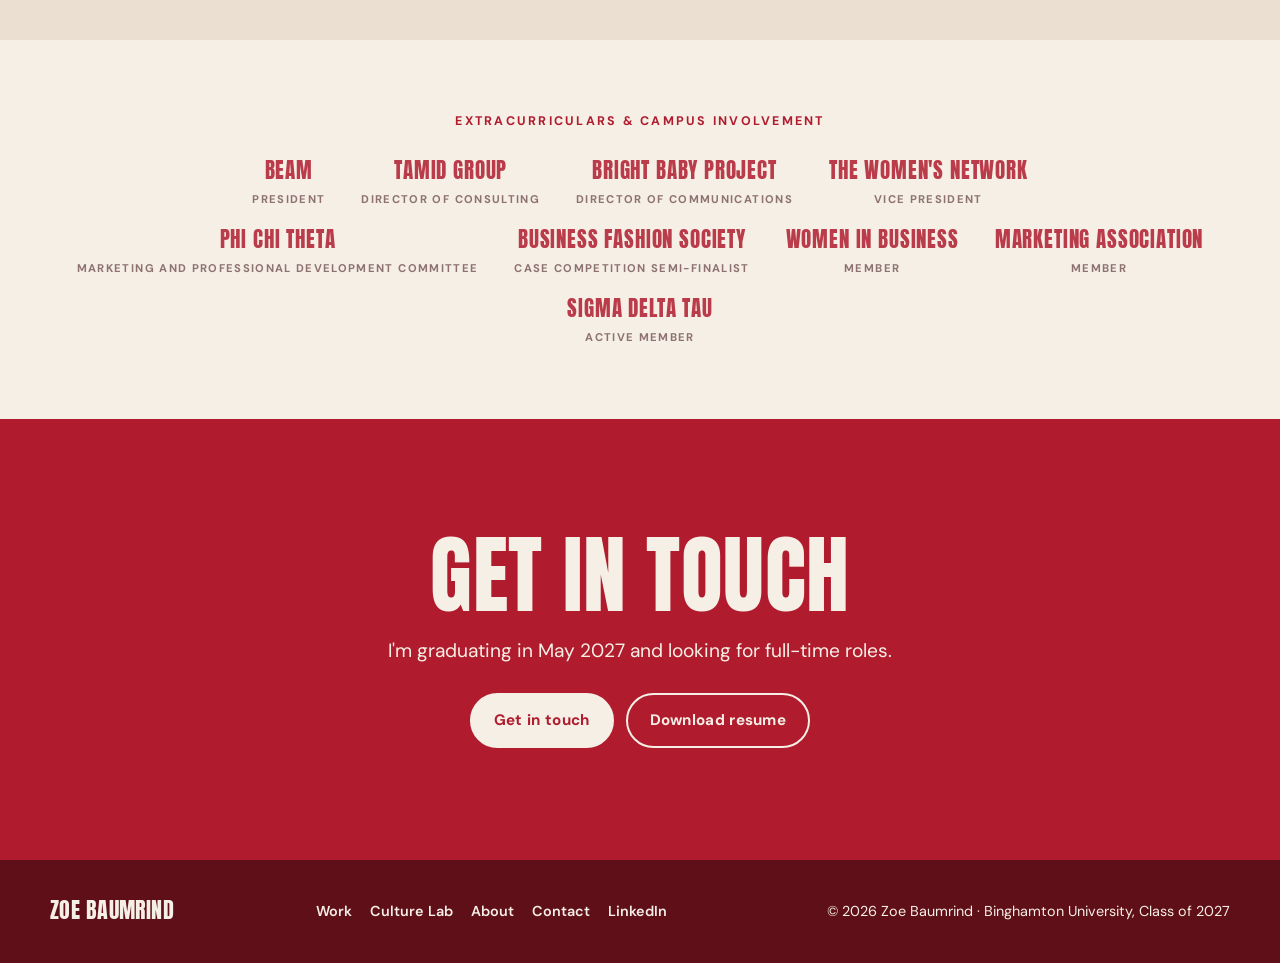
==== commit 81c95e84: "Palette: lipstick red (#b01c2e) on warm paper cream Co-Authored-By: Claude Sonnet 5.5 <noreply@anthr" ====
--- a/index.html
+++ b/index.html
@@ -7,11 +7,11 @@
   <meta name="description" content="Portfolio of Zoe Baumrind, a Marketing and Business Analytics senior at Binghamton University.">
   <meta property="og:title" content="Zoe Baumrind — Portfolio">
   <meta property="og:description" content="Portfolio: selected work, the Culture Lab, and resume.">
-  <link rel="icon" href="data:image/svg+xml,%3Csvg xmlns='http://www.w3.org/2000/svg' viewBox='0 0 64 64'%3E%3Crect width='64' height='64' rx='8' fill='%238f1d1d'/%3E%3Ctext x='32' y='46' font-family='Impact,Arial Narrow,sans-serif' font-size='40' text-anchor='middle' fill='%23f4ecdc'%3EZ%3C/text%3E%3C/svg%3E">
+  <link rel="icon" href="data:image/svg+xml,%3Csvg xmlns='http://www.w3.org/2000/svg' viewBox='0 0 64 64'%3E%3Crect width='64' height='64' rx='8' fill='%23b01c2e'/%3E%3Ctext x='32' y='46' font-family='Impact,Arial Narrow,sans-serif' font-size='40' text-anchor='middle' fill='%23f6efe6'%3EZ%3C/text%3E%3C/svg%3E">
   <link rel="preconnect" href="https://fonts.googleapis.com">
   <link rel="preconnect" href="https://fonts.gstatic.com" crossorigin>
   <link href="https://fonts.googleapis.com/css2?family=Anton&family=DM+Sans:wght@400;500;600;700&family=Instrument+Serif:ital@1&display=swap" rel="stylesheet">
-  <link rel="stylesheet" href="assets/css/style.css?v=202611232330">
+  <link rel="stylesheet" href="assets/css/style.css?v=202611232312">
 </head>
 <body>
 
--- a/assets/css/style.css
+++ b/assets/css/style.css
@@ -1,21 +1,21 @@
 /* ===================================================================
    Zoe Baumrind — Portfolio stylesheet
    Palette carried over from the 2025 Canva creative portfolio:
-   oxblood red, warm cream, maroon type. Condensed uppercase display type,
+   lipstick red, warm cream, dark maroon-black type. Condensed uppercase display type,
    stitched borders and rotated "sticker" tags keep the collage feeling.
    ========================================================================== */
 
 :root {
-  --red: #8f1d1d;
-  --red-dark: #6b1010;
-  --red-ink: #4d0b0b;
-  --cream: #f4ecdc;
-  --cream-dark: #e8dbc1;
-  --cream-light: #faf5ea;
-  --ink: #2f0c0c;
-  --muted: #7a5c5c;
-  --blush: #e7b9b0;
-  --line: rgba(143, 29, 29, 0.28);
+  --red: #b01c2e;
+  --red-dark: #861522;
+  --red-ink: #5e0f18;
+  --cream: #f6efe6;
+  --cream-dark: #eadfd0;
+  --cream-light: #fbf7f0;
+  --ink: #2a1012;
+  --muted: #7b5d5d;
+  --blush: #eeb5b5;
+  --line: rgba(176, 28, 46, 0.28);
 
   --font-display: "Anton", "Impact", "Arial Narrow", sans-serif;
   --font-body: "DM Sans", system-ui, -apple-system, "Segoe UI", sans-serif;
@@ -24,7 +24,7 @@
   --max: 1180px;
   --gutter: clamp(16px, 4vw, 48px);
   --radius: 6px;
-  --shadow: 0 18px 40px -24px rgba(77, 11, 11, 0.55);
+  --shadow: 0 18px 40px -24px rgba(94, 15, 24, 0.55);
 }
 
 *, *::before, *::after { box-sizing: border-box; }
@@ -614,7 +614,7 @@
 .tape {
   position: absolute; top: -13px; left: 50%; width: 88px; height: 26px;
   transform: translateX(-50%) rotate(-3deg);
-  background: rgba(231, 185, 176, 0.8); border: 1px dashed rgba(143, 29, 29, 0.35);
+  background: rgba(231, 185, 176, 0.8); border: 1px dashed rgba(176, 28, 46, 0.35);
 }
 .deep-dive .scrawl { margin: 2px 0 6px; transform: rotate(-1deg); max-width: 34ch; }
 @media (max-width: 860px) { .invested-grid { grid-template-columns: 1fr; } .note-card { transform: rotate(calc(var(--r, 0deg) / 2)); } }
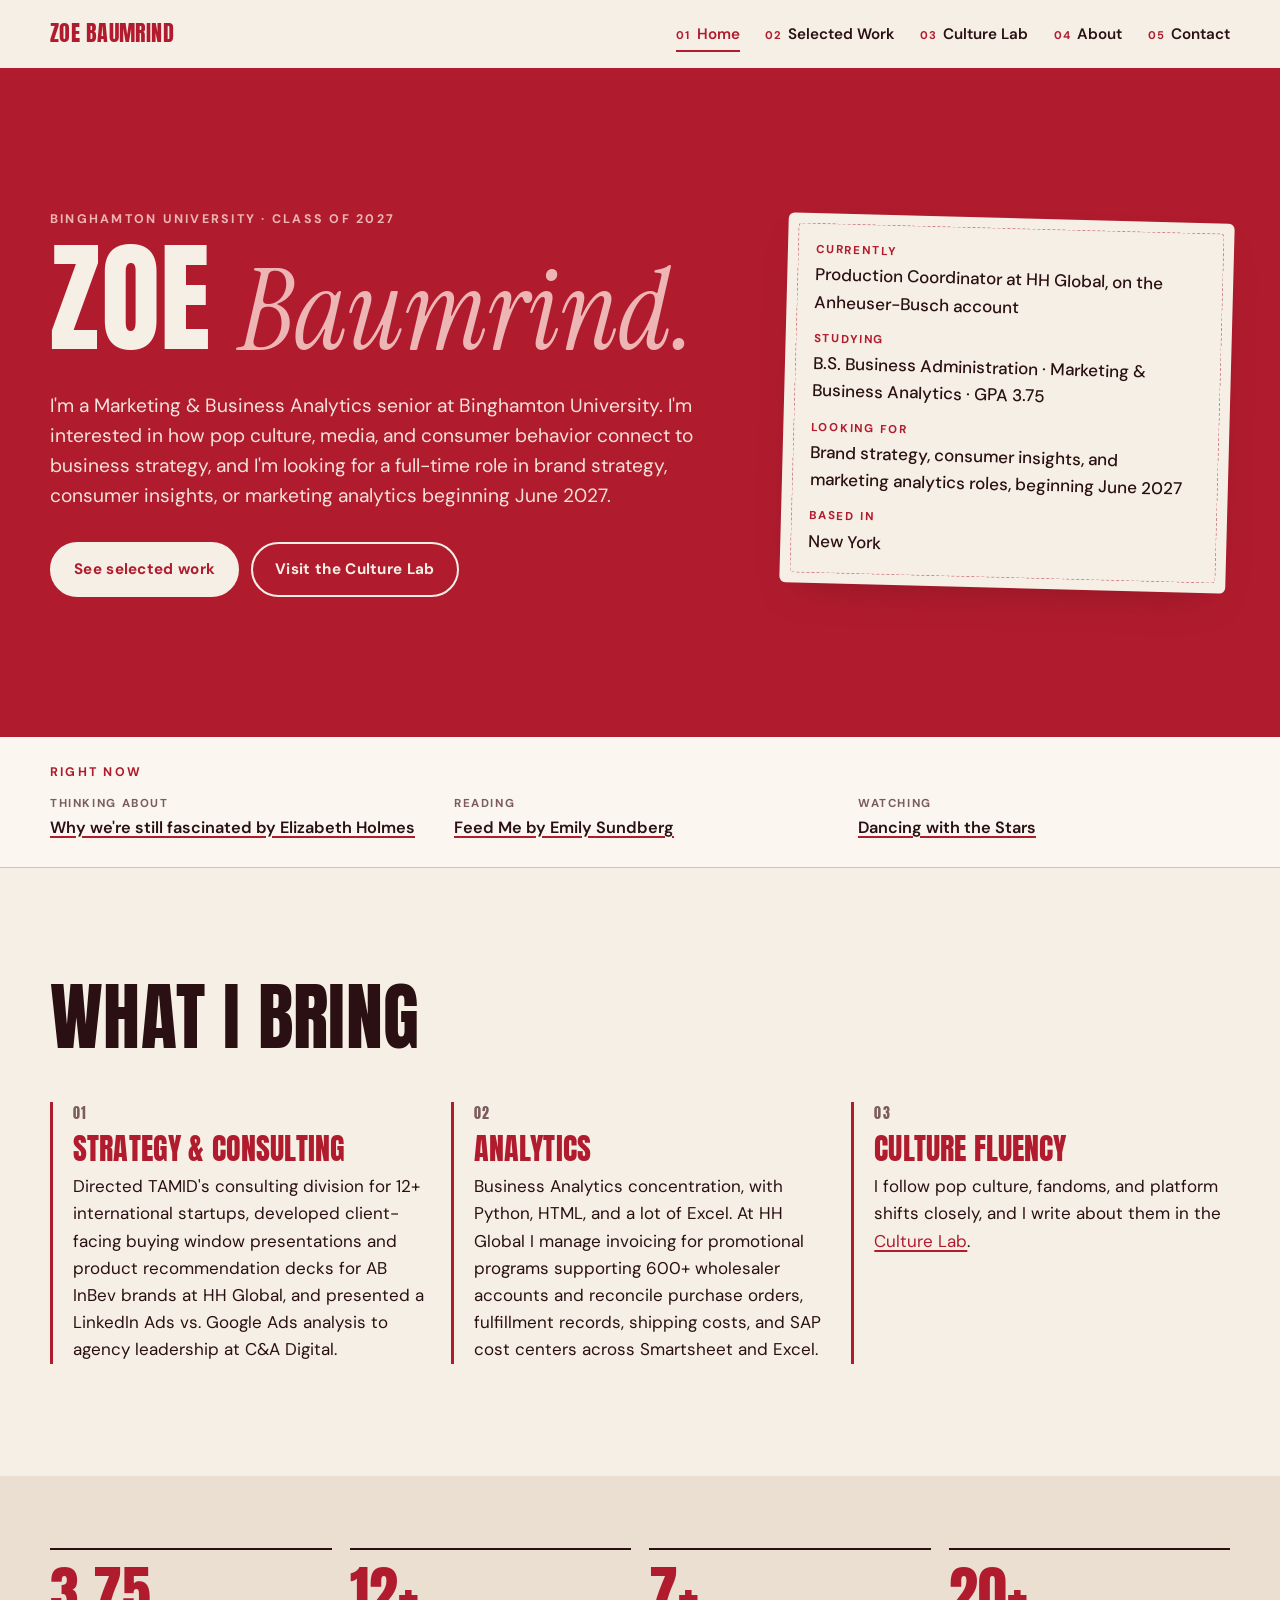
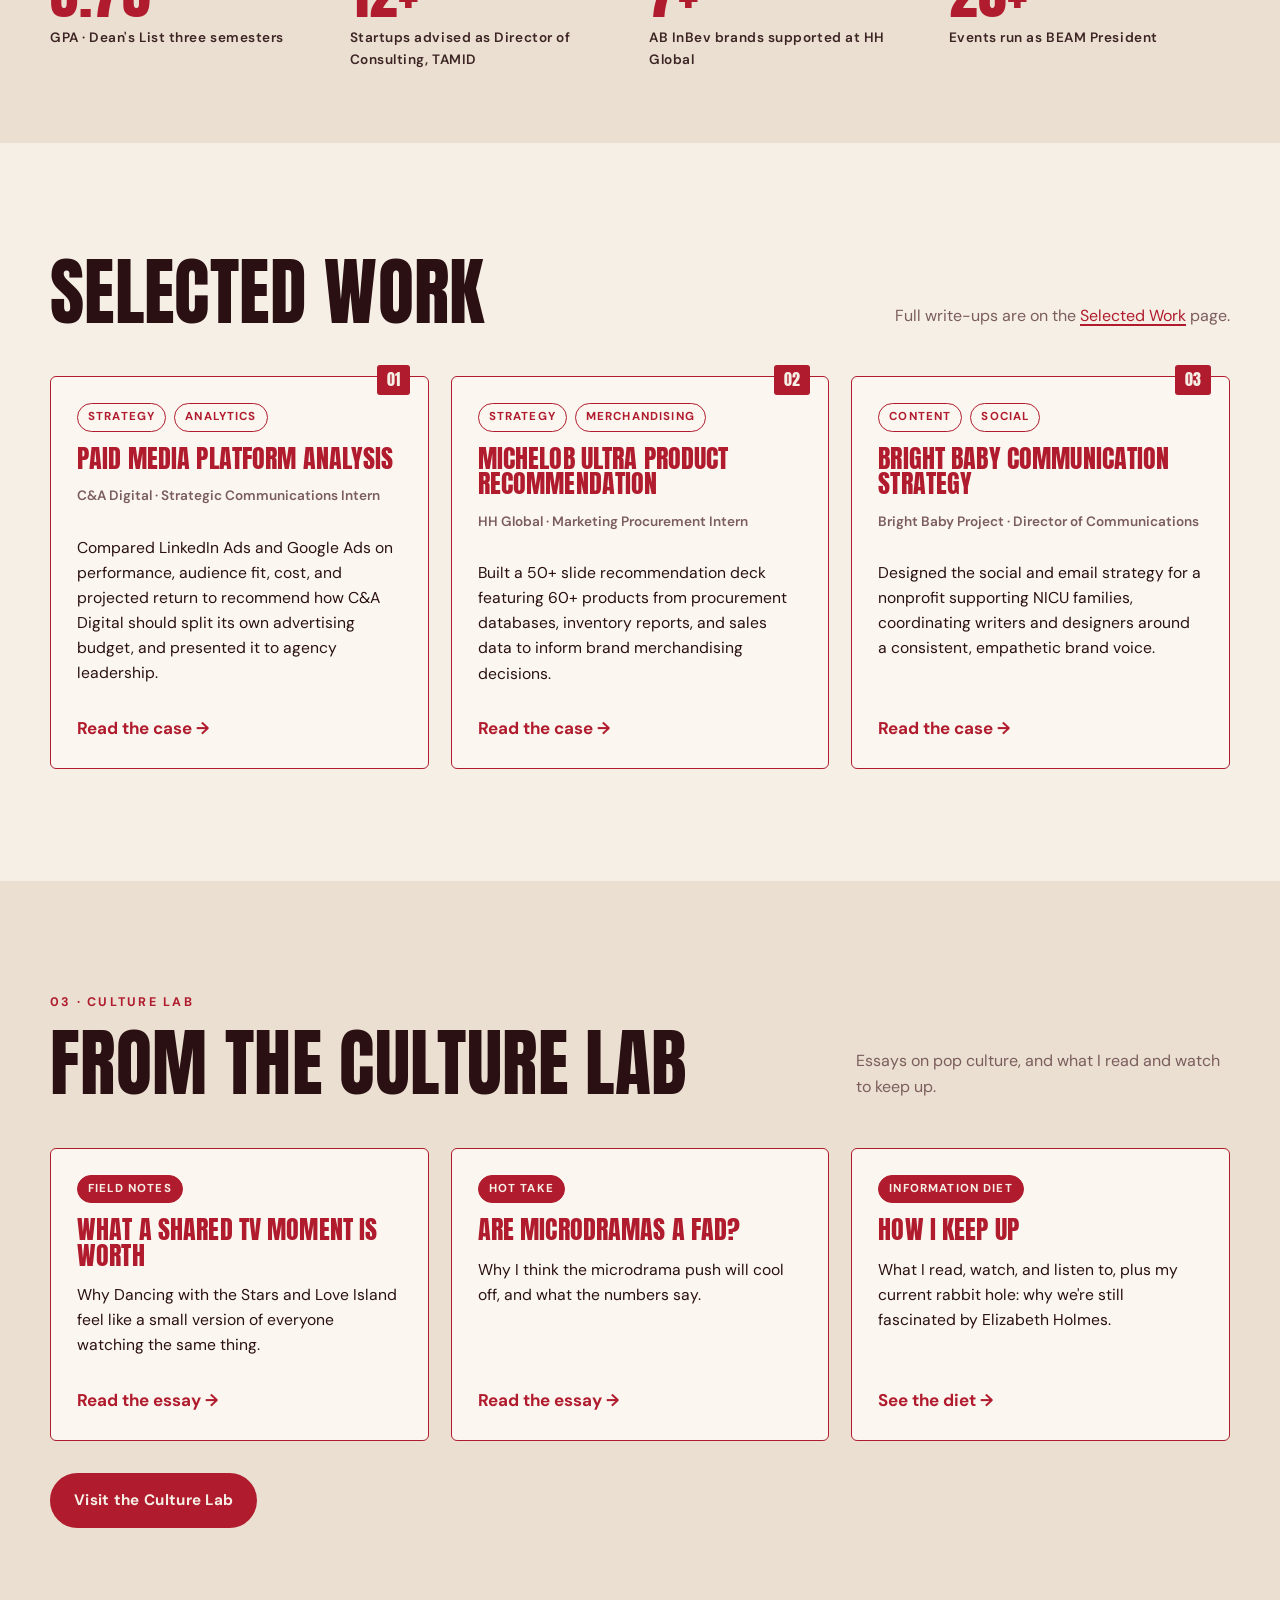
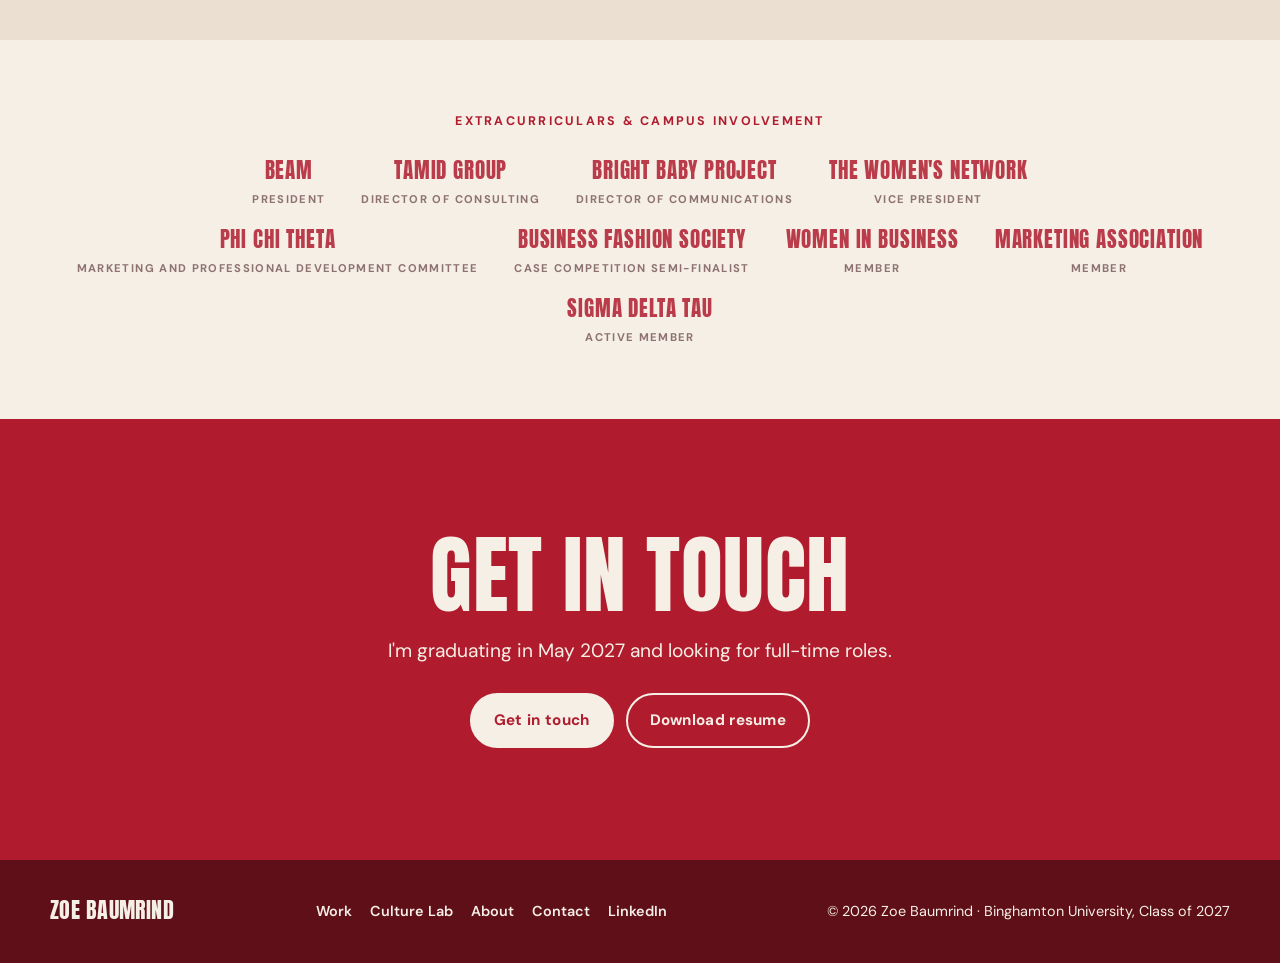
==== commit 612291b2: "Use red less: Home stats band to cream, calmer chart bars Co-Authored-By: Claude Sonnet 5.5 <noreply" ====
--- a/index.html
+++ b/index.html
@@ -11,7 +11,7 @@
   <link rel="preconnect" href="https://fonts.googleapis.com">
   <link rel="preconnect" href="https://fonts.gstatic.com" crossorigin>
   <link href="https://fonts.googleapis.com/css2?family=Anton&family=DM+Sans:wght@400;500;600;700&family=Instrument+Serif:ital@1&display=swap" rel="stylesheet">
-  <link rel="stylesheet" href="assets/css/style.css?v=202611232312">
+  <link rel="stylesheet" href="assets/css/style.css?v=2026112323191">
 </head>
 <body>
 
@@ -96,7 +96,7 @@
   </section>
 
   <!-- ============================ STATS ============================ -->
-  <section class="section tight on-red">
+  <section class="section tight on-cream-dark">
     <div class="wrap">
       <div class="stats">
         <div class="stat"><div class="n display">3.75</div><div class="l">GPA · Dean's List three semesters</div></div>
--- a/assets/css/style.css
+++ b/assets/css/style.css
@@ -325,6 +325,7 @@
 .stat { border-top: 2px solid currentColor; padding-top: 14px; }
 .stat .n { font-family: var(--font-display); font-size: clamp(2.2rem, 5vw, 3.6rem); line-height: 1; }
 .stat .l { font-size: 0.85rem; font-weight: 600; letter-spacing: 0.04em; opacity: 0.9; margin-top: 6px; }
+.on-cream-dark .stat .n { color: var(--red); }
 @media (max-width: 720px) { .stats { grid-template-columns: repeat(2, 1fr); } }
 
 /* Logo row */
@@ -643,7 +644,7 @@
 .bars figcaption { font-size: 0.78rem; font-weight: 700; letter-spacing: 0.12em; text-transform: uppercase; color: var(--red); margin-bottom: 12px; }
 .bar-row { display: grid; grid-template-columns: 110px 1fr 52px; gap: 10px; align-items: center; margin-bottom: 8px; font-size: 0.92rem; }
 .bar-label { font-weight: 600; }
-.bar { display: block; height: 20px; width: var(--w); background: var(--red); border-radius: 2px; }
+.bar { display: block; height: 20px; width: var(--w); background: var(--red-ink); border-radius: 2px; }
 .bar-val { font-weight: 700; text-align: right; }
 .source-note { font-size: 0.85rem; color: var(--muted); margin: 6px 0 20px; }
 @media (max-width: 760px) { .bars { grid-template-columns: 1fr; } .bar-row { grid-template-columns: 96px 1fr 48px; } }
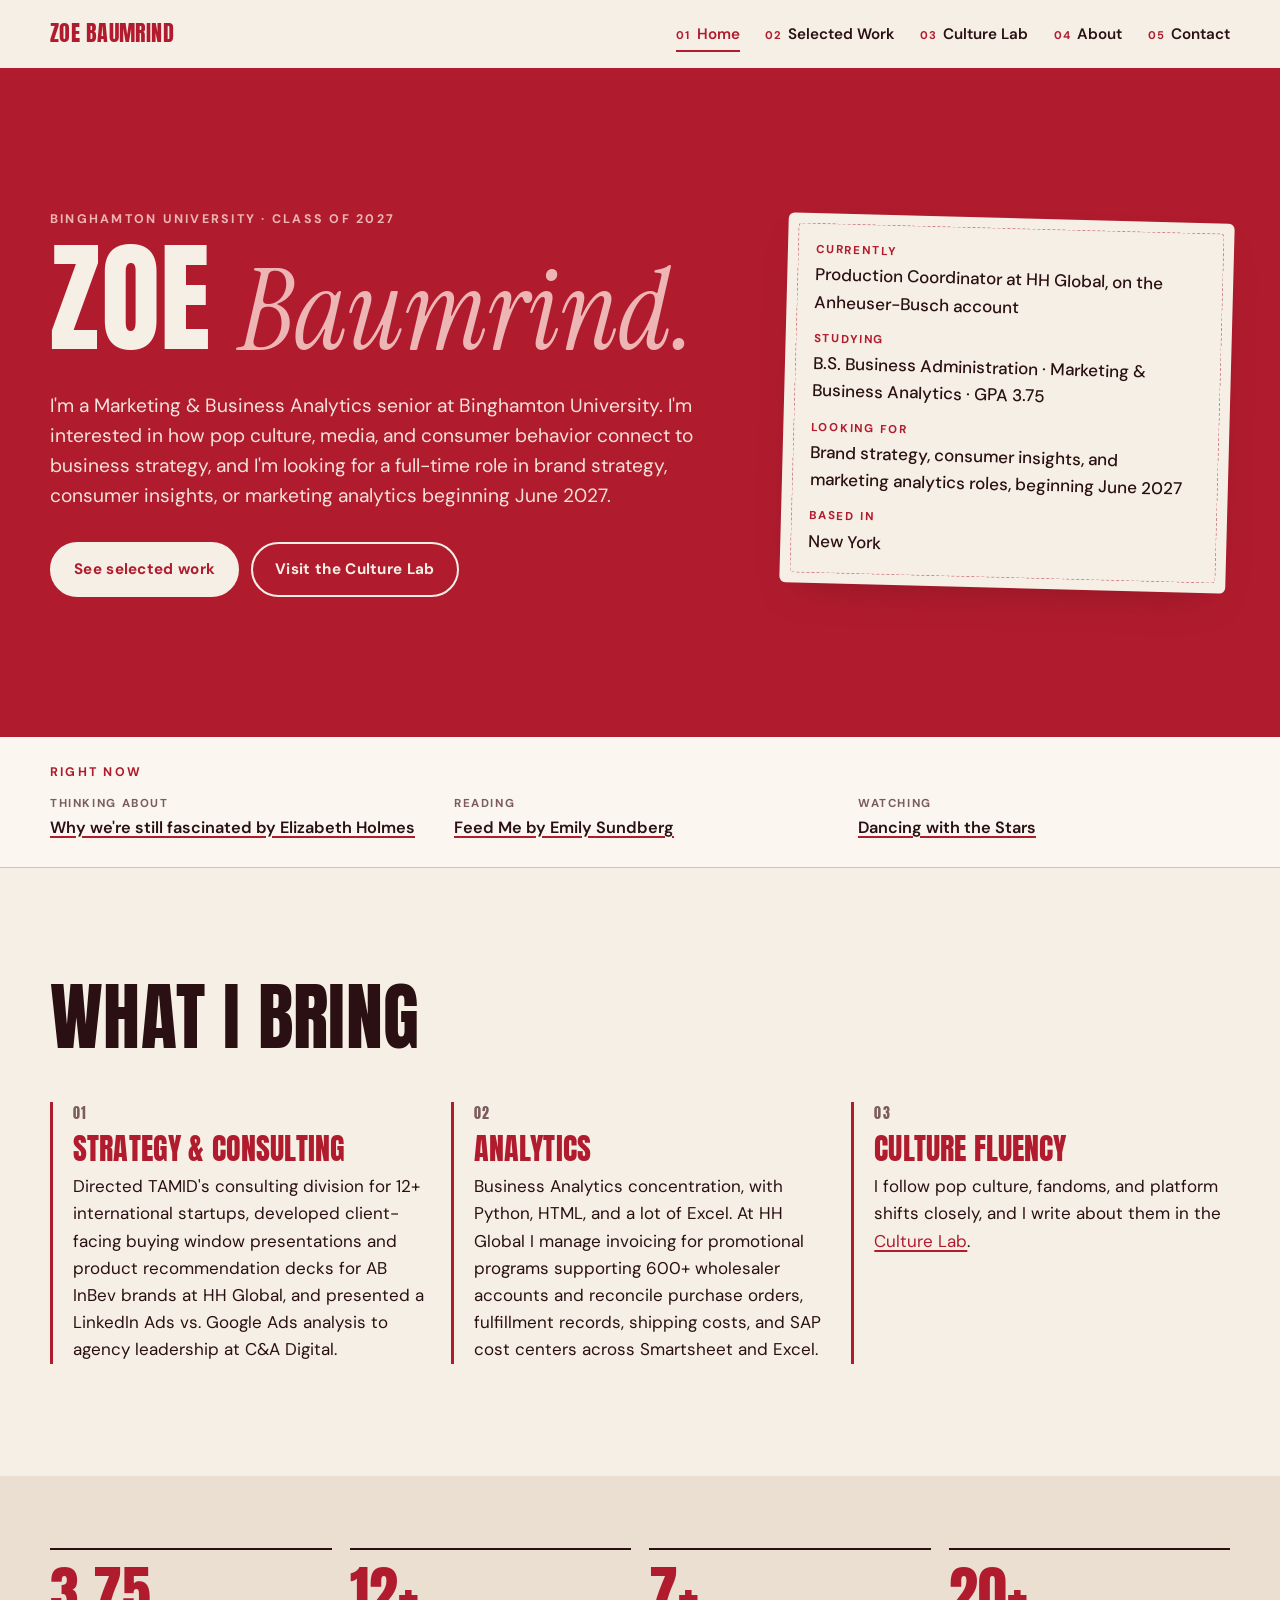
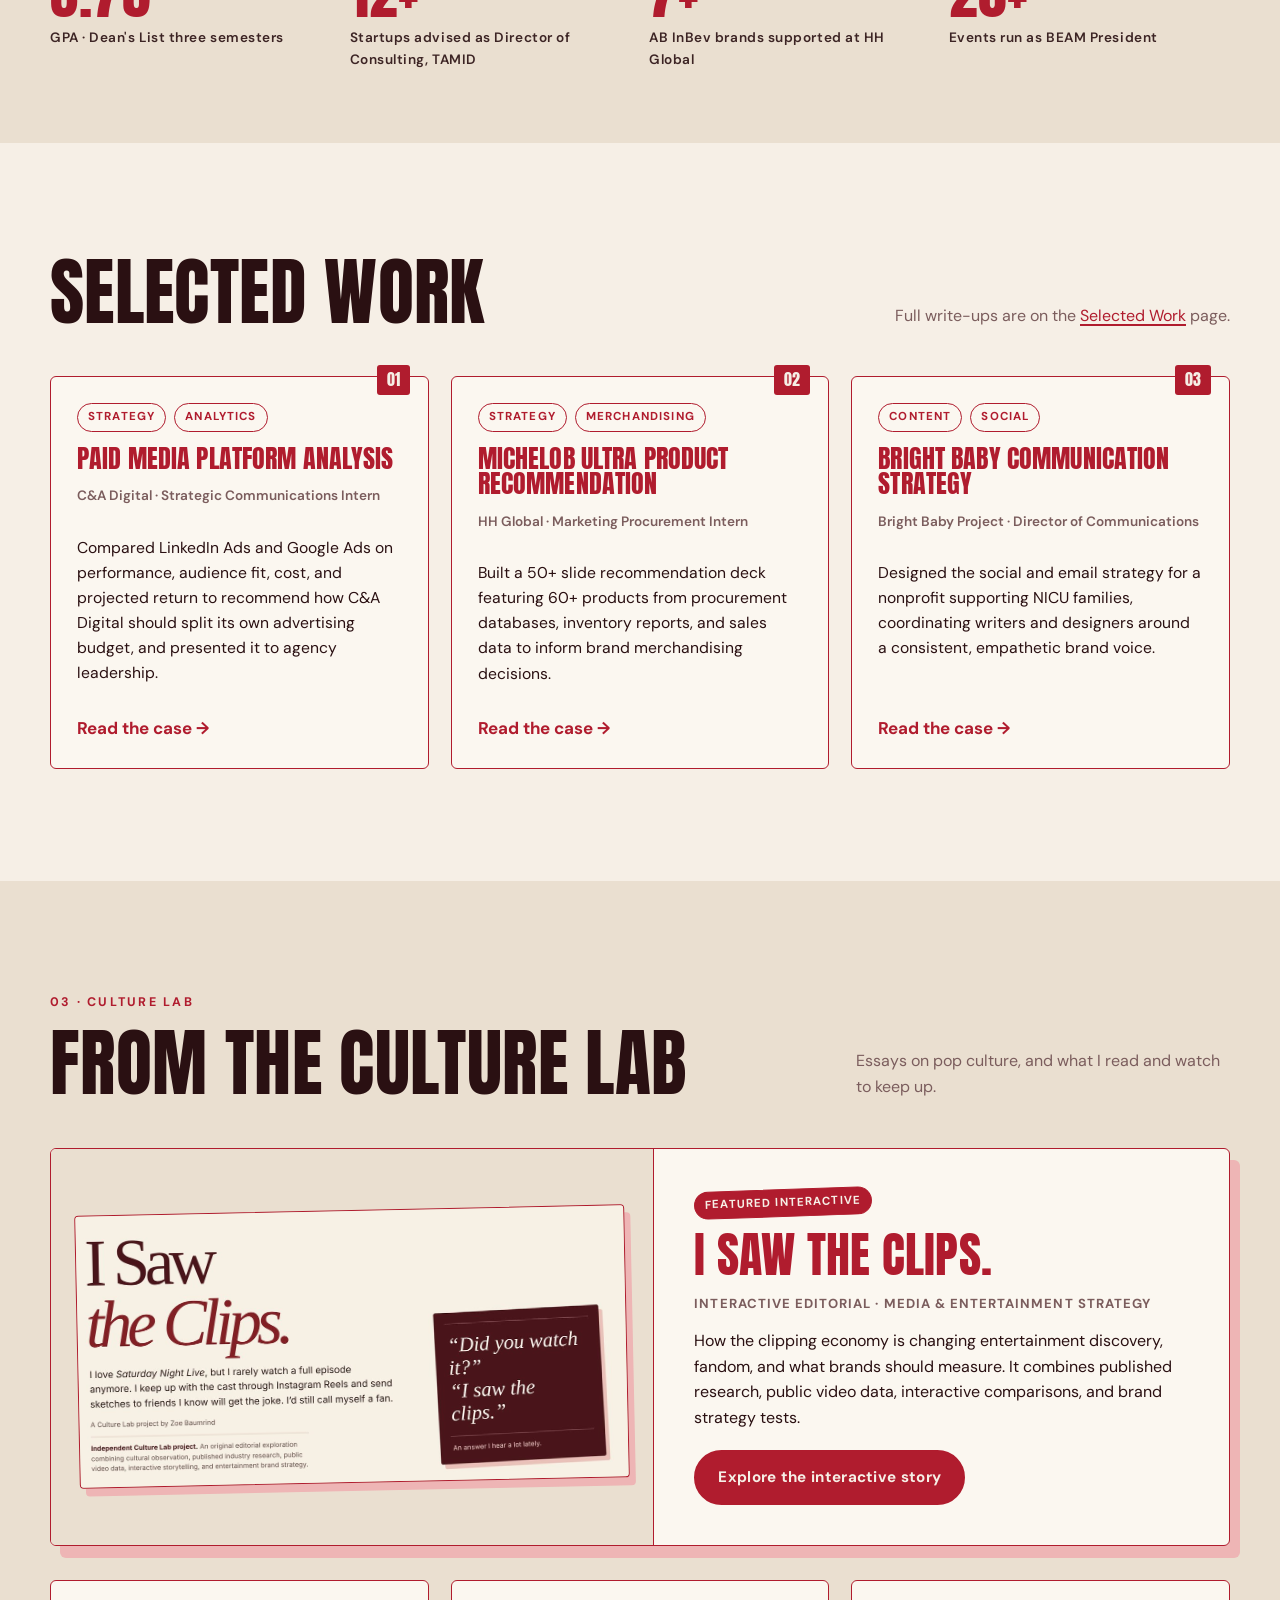
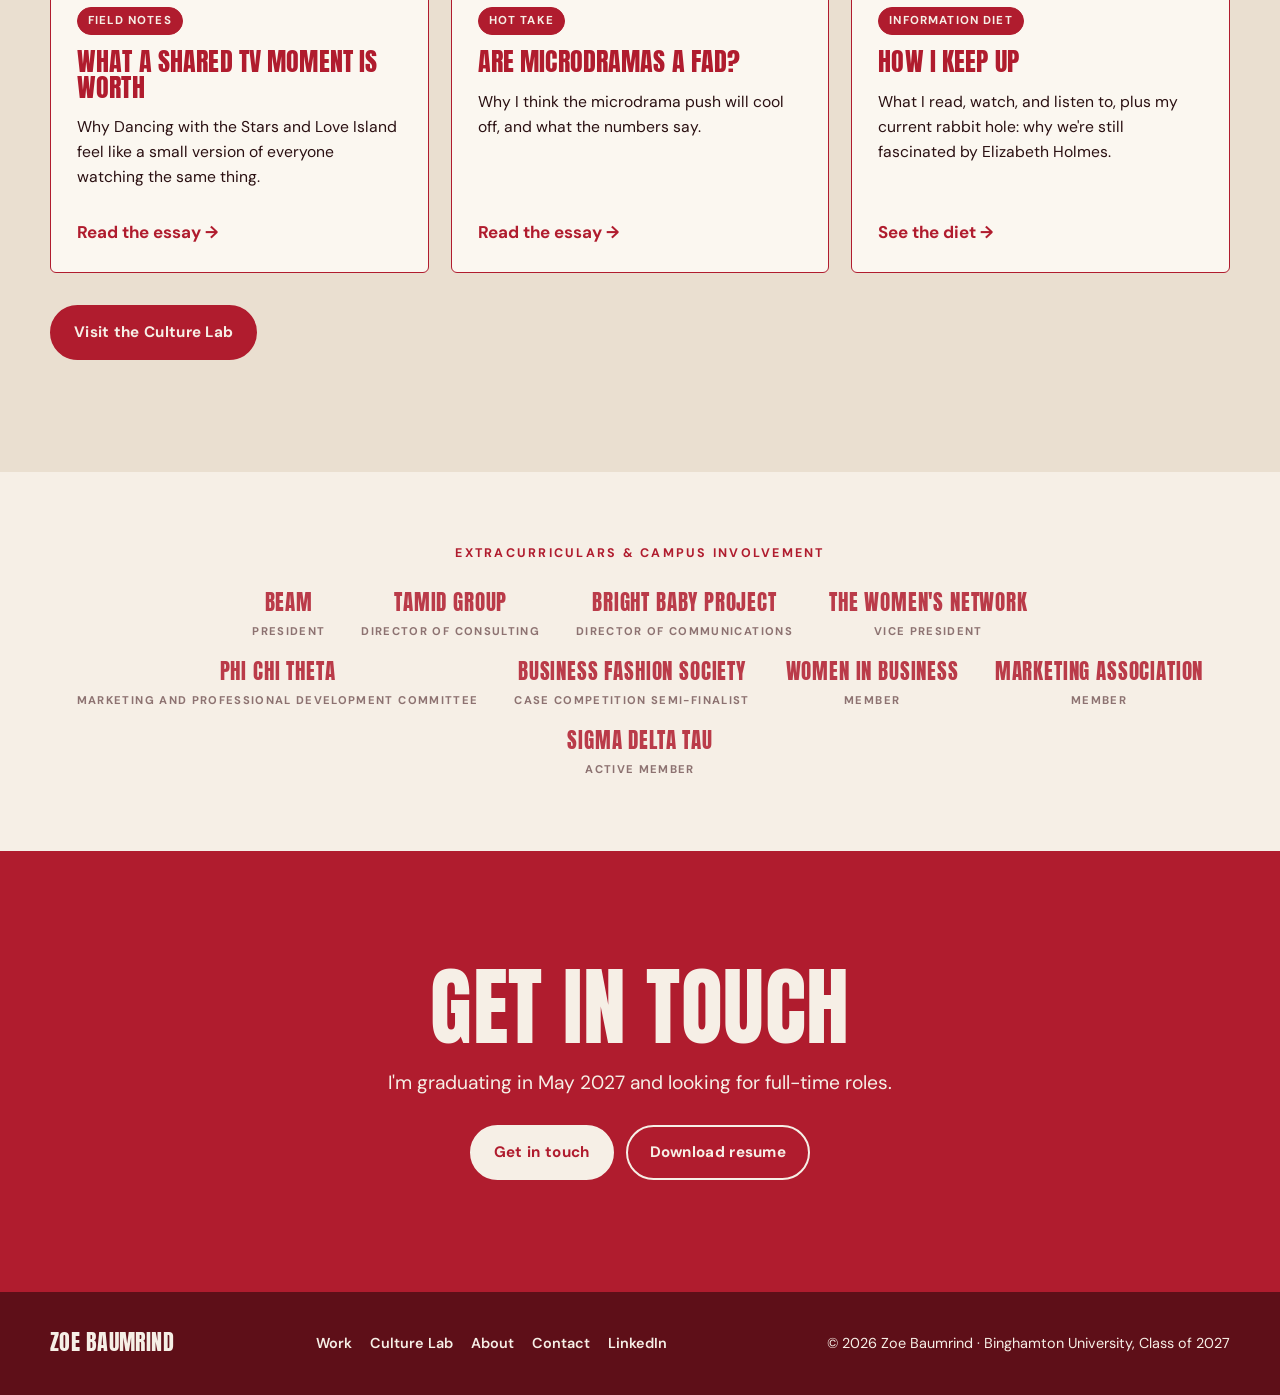
==== commit 7721eec7: "Add I Saw the Clips. interactive project, featured on Culture Lab and Home Co-Authored-By: Claude So" ====
--- a/index.html
+++ b/index.html
@@ -11,7 +11,7 @@
   <link rel="preconnect" href="https://fonts.googleapis.com">
   <link rel="preconnect" href="https://fonts.gstatic.com" crossorigin>
   <link href="https://fonts.googleapis.com/css2?family=Anton&family=DM+Sans:wght@400;500;600;700&family=Instrument+Serif:ital@1&display=swap" rel="stylesheet">
-  <link rel="stylesheet" href="assets/css/style.css?v=2026112323191">
+  <link rel="stylesheet" href="assets/css/style.css?v=2026112401043">
 </head>
 <body>
 
@@ -153,6 +153,18 @@
         </div>
         <p class="side">Essays on pop culture, and what I read and watch to keep up.</p>
       </div>
+      <article class="feature-card compact">
+        <a class="feature-visual" href="i-saw-the-clips.html" tabindex="-1" aria-hidden="true">
+          <img src="assets/img/i-saw-the-clips-preview.jpg" alt="" width="1200" height="593" loading="lazy">
+        </a>
+        <div class="feature-body">
+          <span class="tag solid feature-label">Featured Interactive</span>
+          <h3 class="display" style="font-size: clamp(2rem, 4vw, 3rem); color: var(--red);">I Saw the Clips.</h3>
+          <p class="meta">Interactive editorial · Media &amp; entertainment strategy</p>
+          <p>How the clipping economy is changing entertainment discovery, fandom, and what brands should measure. It combines published research, public video data, interactive comparisons, and brand strategy tests.</p>
+          <a class="btn" href="i-saw-the-clips.html">Explore the interactive story</a>
+        </div>
+      </article>
       <div class="grid cols-3">
         <article class="card">
           <div class="tags"><span class="tag solid">Field notes</span></div>
--- a/assets/css/style.css
+++ b/assets/css/style.css
@@ -687,3 +687,28 @@
 .essay-entry ul { margin: 4px 0 4px; padding-left: 20px; display: grid; gap: 6px; font-size: 1rem; }
 .mini-label { font-size: 0.75rem !important; font-weight: 700; letter-spacing: 0.16em; text-transform: uppercase; color: var(--red); margin: 18px 0 6px; }
 .essay-entry .bars { margin-top: 20px; }
+
+
+/* ---------- Featured interactive project ---------- */
+.feature-card {
+  display: grid; grid-template-columns: minmax(0, 1.05fr) minmax(0, 1fr); gap: 0;
+  background: var(--cream-light); border: 1.5px solid var(--red); border-radius: var(--radius);
+  box-shadow: 10px 12px 0 var(--blush); overflow: hidden; position: relative;
+}
+.feature-visual { display: flex; align-items: center; justify-content: center; padding: clamp(14px, 2.4vw, 26px); background: var(--cream-dark); border-right: 1.5px solid var(--red); }
+.feature-visual img { width: 100%; height: auto; display: block; border: 1.5px solid var(--red); border-radius: 4px; box-shadow: 6px 8px 0 var(--blush); transform: rotate(-1.2deg); transition: transform 0.25s ease; }
+.feature-card:hover .feature-visual img { transform: rotate(0deg) scale(1.01); }
+.feature-body { padding: clamp(22px, 3.4vw, 40px); display: flex; flex-direction: column; gap: 14px; }
+.feature-body h2 { font-size: clamp(2.4rem, 5vw, 3.8rem); color: var(--red); line-height: 1; }
+.feature-body .meta { font-size: 0.82rem; color: var(--muted); font-weight: 700; letter-spacing: 0.08em; text-transform: uppercase; margin: 0; }
+.feature-body p { font-size: 1rem; margin: 0; }
+.feature-body .feature-label { align-self: flex-start; transform: rotate(-2deg); }
+.feature-facts { list-style: none; margin: 2px 0 4px; padding: 0; display: flex; flex-wrap: wrap; gap: 8px; }
+.feature-facts li { font-size: 0.78rem; font-weight: 700; color: var(--red); border: 1px solid var(--line); border-radius: 999px; padding: 4px 12px; background: var(--cream); }
+.feature-body .btn { align-self: flex-start; margin-top: 6px; }
+.feature-card.compact .feature-body h2 { font-size: clamp(2rem, 4vw, 3rem); }
+.feature-card.compact { margin-bottom: 34px; }
+@media (max-width: 860px) {
+  .feature-card { grid-template-columns: 1fr; box-shadow: 6px 8px 0 var(--blush); }
+  .feature-visual { border-right: 0; border-bottom: 1.5px solid var(--red); }
+}
